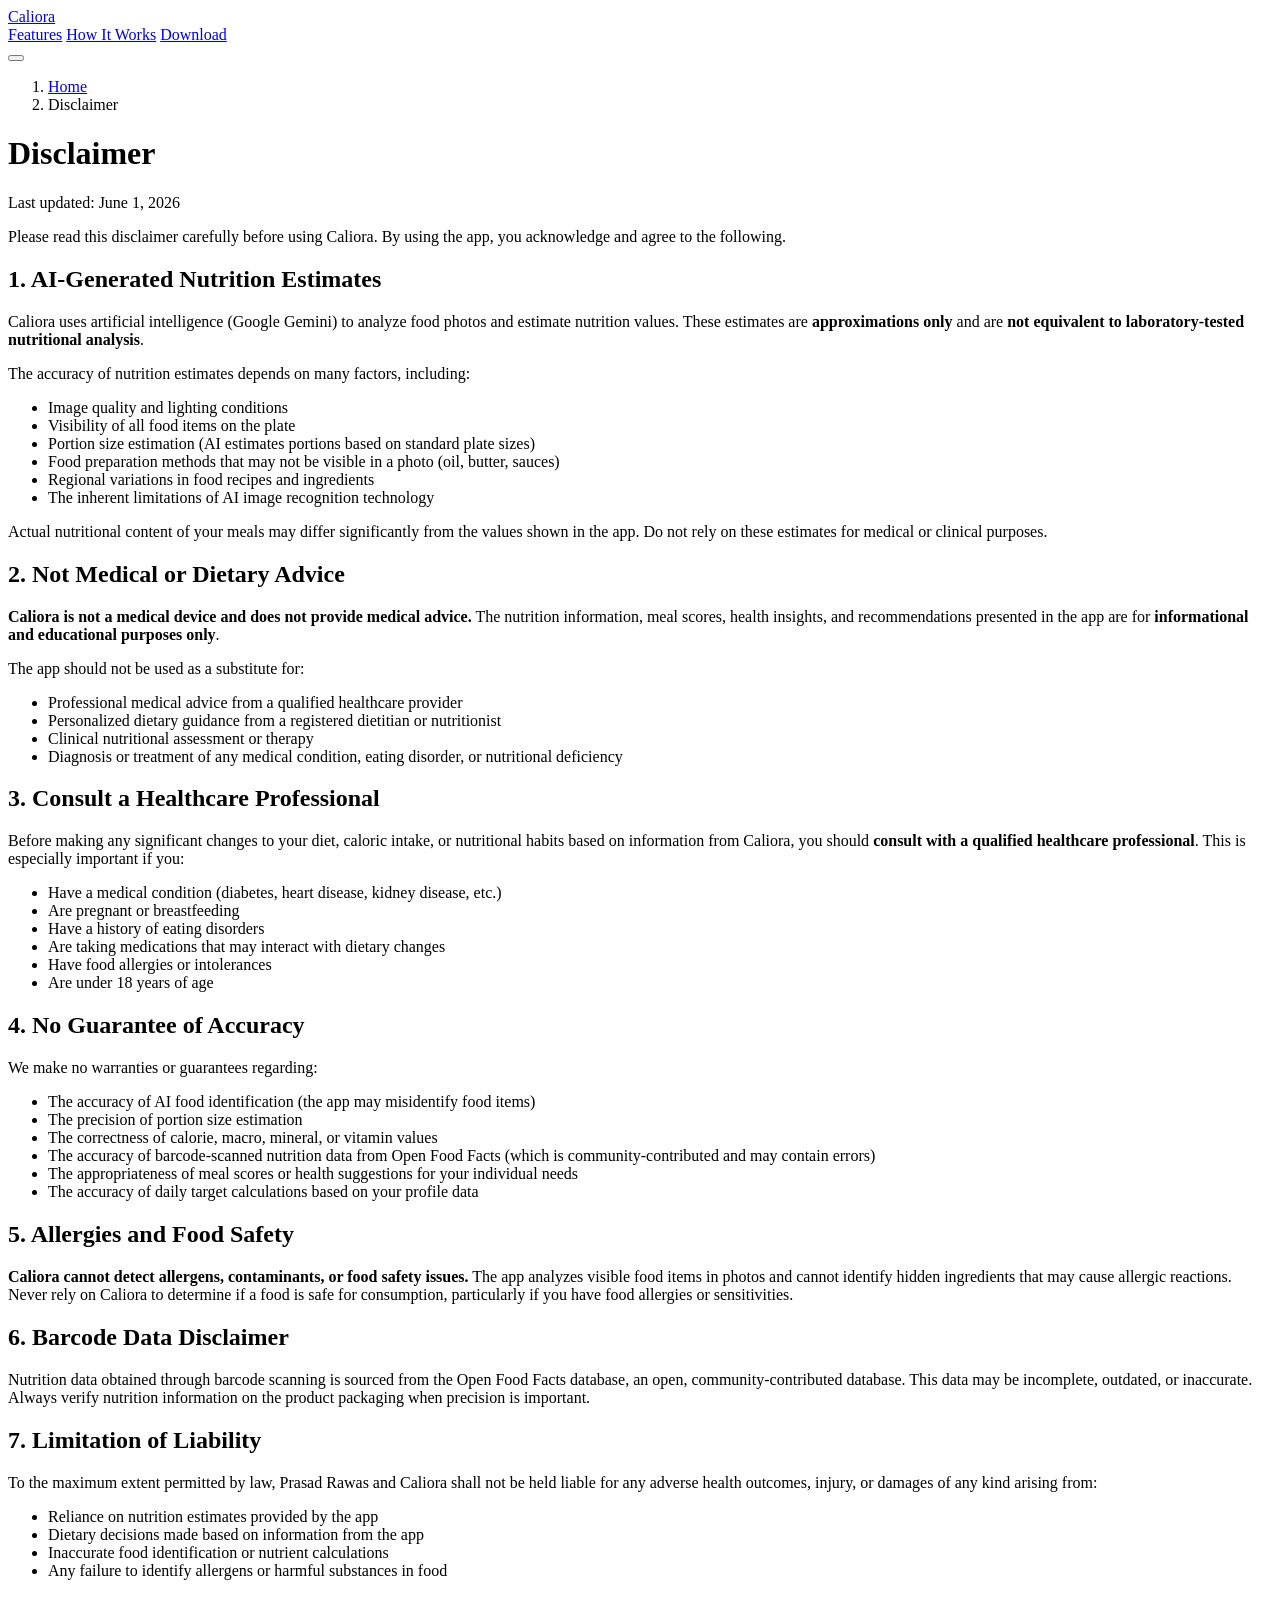
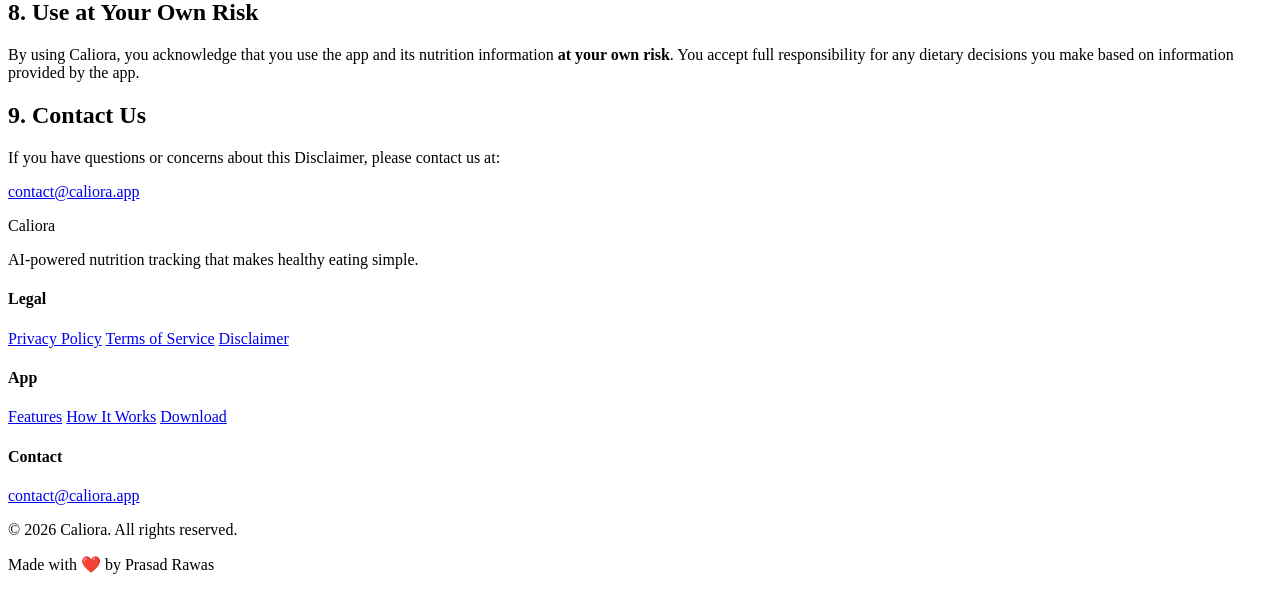
==== docs/disclaimer.html @ 2036da4a "Add favicon and apple touch icon" ====
<!DOCTYPE html>
<html lang="en">
<head>
  <meta charset="UTF-8">
  <meta name="viewport" content="width=device-width, initial-scale=1.0">
  <meta name="description" content="Health and accuracy disclaimer for Caliora — important information about the limitations of our AI nutrition analysis and when to consult a healthcare professional.">
  <meta name="robots" content="index, follow">
  <meta name="theme-color" content="#0D0D0D">
  <meta name="apple-mobile-web-app-title" content="Caliora">
  <meta name="application-name" content="Caliora">

  <!-- Canonical URL -->
  <link rel="canonical" href="https://prasadrawas.github.io/caliora/disclaimer.html">

  <!-- Open Graph -->
  <meta property="og:title" content="Disclaimer — Caliora">
  <meta property="og:description" content="Important health and accuracy information about Caliora's AI nutrition analysis.">
  <meta property="og:type" content="website">
  <meta property="og:url" content="https://prasadrawas.github.io/caliora/disclaimer.html">
  <meta property="og:image" content="https://prasadrawas.github.io/caliora/og-image.png">
  <meta property="og:site_name" content="Caliora">

  <!-- Twitter Card -->
  <meta name="twitter:card" content="summary_large_image">
  <meta name="twitter:title" content="Disclaimer — Caliora">
  <meta name="twitter:description" content="Important health and accuracy information about Caliora's AI nutrition analysis.">

  <title>Disclaimer — Caliora</title>
  <link rel="icon" type="image/png" href="favicon.png">
  <link rel="apple-touch-icon" href="apple-touch-icon.png">
  <link rel="stylesheet" href="styles.css">

  <!-- Structured Data: WebPage -->
  <script type="application/ld+json">
  {
    "@context": "https://schema.org",
    "@type": "WebPage",
    "name": "Disclaimer — Caliora",
    "description": "Health and accuracy disclaimer for Caliora — important information about the limitations of our AI nutrition analysis.",
    "url": "https://prasadrawas.github.io/caliora/disclaimer.html",
    "isPartOf": {
      "@type": "WebSite",
      "name": "Caliora",
      "url": "https://prasadrawas.github.io/caliora/"
    },
    "breadcrumb": {
      "@type": "BreadcrumbList",
      "itemListElement": [
        {
          "@type": "ListItem",
          "position": 1,
          "name": "Home",
          "item": "https://prasadrawas.github.io/caliora/"
        },
        {
          "@type": "ListItem",
          "position": 2,
          "name": "Disclaimer",
          "item": "https://prasadrawas.github.io/caliora/disclaimer.html"
        }
      ]
    }
  }
  </script>
</head>
<body>

  <!-- ===== NAVBAR ===== -->
  <nav class="navbar" role="navigation" aria-label="Main navigation">
    <div class="nav-inner">
      <a href="index.html" class="nav-logo" aria-label="Caliora home">
        <span class="logo-dot" aria-hidden="true"></span>Caliora
      </a>
      <div class="nav-links" id="navLinks">
        <a href="index.html#features">Features</a>
        <a href="index.html#how-it-works">How It Works</a>
        <a href="index.html#download" class="nav-cta">Download</a>
      </div>
      <button class="menu-toggle" id="menuToggle" aria-label="Toggle navigation menu" aria-expanded="false" aria-controls="navLinks">
        <span aria-hidden="true"></span>
        <span aria-hidden="true"></span>
        <span aria-hidden="true"></span>
      </button>
    </div>
  </nav>

  <!-- ===== CONTENT ===== -->
  <main class="legal-page" aria-labelledby="page-heading">
    <div class="container">

      <!-- Breadcrumb -->
      <nav class="breadcrumb" aria-label="Breadcrumb">
        <ol>
          <li><a href="index.html">Home</a></li>
          <li aria-current="page">Disclaimer</li>
        </ol>
      </nav>

      <h1 id="page-heading"><span class="gradient-text">Disclaimer</span></h1>
      <p class="legal-updated">Last updated: June 1, 2026</p>

      <p>Please read this disclaimer carefully before using Caliora. By using the app, you acknowledge and agree to the following.</p>

      <h2>1. AI-Generated Nutrition Estimates</h2>
      <p>Caliora uses artificial intelligence (Google Gemini) to analyze food photos and estimate nutrition values. These estimates are <strong>approximations only</strong> and are <strong>not equivalent to laboratory-tested nutritional analysis</strong>.</p>
      <p>The accuracy of nutrition estimates depends on many factors, including:</p>
      <ul>
        <li>Image quality and lighting conditions</li>
        <li>Visibility of all food items on the plate</li>
        <li>Portion size estimation (AI estimates portions based on standard plate sizes)</li>
        <li>Food preparation methods that may not be visible in a photo (oil, butter, sauces)</li>
        <li>Regional variations in food recipes and ingredients</li>
        <li>The inherent limitations of AI image recognition technology</li>
      </ul>
      <p>Actual nutritional content of your meals may differ significantly from the values shown in the app. Do not rely on these estimates for medical or clinical purposes.</p>

      <h2>2. Not Medical or Dietary Advice</h2>
      <p><strong>Caliora is not a medical device and does not provide medical advice.</strong> The nutrition information, meal scores, health insights, and recommendations presented in the app are for <strong>informational and educational purposes only</strong>.</p>
      <p>The app should not be used as a substitute for:</p>
      <ul>
        <li>Professional medical advice from a qualified healthcare provider</li>
        <li>Personalized dietary guidance from a registered dietitian or nutritionist</li>
        <li>Clinical nutritional assessment or therapy</li>
        <li>Diagnosis or treatment of any medical condition, eating disorder, or nutritional deficiency</li>
      </ul>

      <h2>3. Consult a Healthcare Professional</h2>
      <p>Before making any significant changes to your diet, caloric intake, or nutritional habits based on information from Caliora, you should <strong>consult with a qualified healthcare professional</strong>. This is especially important if you:</p>
      <ul>
        <li>Have a medical condition (diabetes, heart disease, kidney disease, etc.)</li>
        <li>Are pregnant or breastfeeding</li>
        <li>Have a history of eating disorders</li>
        <li>Are taking medications that may interact with dietary changes</li>
        <li>Have food allergies or intolerances</li>
        <li>Are under 18 years of age</li>
      </ul>

      <h2>4. No Guarantee of Accuracy</h2>
      <p>We make no warranties or guarantees regarding:</p>
      <ul>
        <li>The accuracy of AI food identification (the app may misidentify food items)</li>
        <li>The precision of portion size estimation</li>
        <li>The correctness of calorie, macro, mineral, or vitamin values</li>
        <li>The accuracy of barcode-scanned nutrition data from Open Food Facts (which is community-contributed and may contain errors)</li>
        <li>The appropriateness of meal scores or health suggestions for your individual needs</li>
        <li>The accuracy of daily target calculations based on your profile data</li>
      </ul>

      <h2>5. Allergies and Food Safety</h2>
      <p><strong>Caliora cannot detect allergens, contaminants, or food safety issues.</strong> The app analyzes visible food items in photos and cannot identify hidden ingredients that may cause allergic reactions. Never rely on Caliora to determine if a food is safe for consumption, particularly if you have food allergies or sensitivities.</p>

      <h2>6. Barcode Data Disclaimer</h2>
      <p>Nutrition data obtained through barcode scanning is sourced from the Open Food Facts database, an open, community-contributed database. This data may be incomplete, outdated, or inaccurate. Always verify nutrition information on the product packaging when precision is important.</p>

      <h2>7. Limitation of Liability</h2>
      <p>To the maximum extent permitted by law, Prasad Rawas and Caliora shall not be held liable for any adverse health outcomes, injury, or damages of any kind arising from:</p>
      <ul>
        <li>Reliance on nutrition estimates provided by the app</li>
        <li>Dietary decisions made based on information from the app</li>
        <li>Inaccurate food identification or nutrient calculations</li>
        <li>Any failure to identify allergens or harmful substances in food</li>
      </ul>

      <h2>8. Use at Your Own Risk</h2>
      <p>By using Caliora, you acknowledge that you use the app and its nutrition information <strong>at your own risk</strong>. You accept full responsibility for any dietary decisions you make based on information provided by the app.</p>

      <h2>9. Contact Us</h2>
      <p>If you have questions or concerns about this Disclaimer, please contact us at:</p>
      <p><a href="mailto:contact@caliora.app" aria-label="Send email to Caliora support">contact@caliora.app</a></p>
    </div>
  </main>

  <!-- ===== FOOTER ===== -->
  <footer class="footer" role="contentinfo">
    <div class="container">
      <div class="footer-inner">
        <div class="footer-brand">
          <div class="nav-logo" aria-label="Caliora">
            <span class="logo-dot" aria-hidden="true"></span>Caliora
          </div>
          <p>AI-powered nutrition tracking that makes healthy eating simple.</p>
        </div>
        <nav class="footer-links-group" aria-label="Legal pages">
          <h4>Legal</h4>
          <a href="privacy.html">Privacy Policy</a>
          <a href="terms.html">Terms of Service</a>
          <a href="disclaimer.html">Disclaimer</a>
        </nav>
        <nav class="footer-links-group" aria-label="App sections">
          <h4>App</h4>
          <a href="index.html#features">Features</a>
          <a href="index.html#how-it-works">How It Works</a>
          <a href="index.html#download">Download</a>
        </nav>
        <div class="footer-links-group">
          <h4>Contact</h4>
          <a href="mailto:contact@caliora.app" aria-label="Send email to Caliora support">contact@caliora.app</a>
        </div>
      </div>
      <div class="footer-bottom">
        <p>&copy; 2026 Caliora. All rights reserved.</p>
        <p class="made-with">Made with &#10084;&#65039; by Prasad Rawas</p>
      </div>
    </div>
  </footer>

  <script>
    const menuToggle = document.getElementById('menuToggle');
    const navLinks = document.getElementById('navLinks');
    menuToggle.addEventListener('click', () => {
      const isOpen = navLinks.classList.toggle('open');
      menuToggle.classList.toggle('active');
      menuToggle.setAttribute('aria-expanded', isOpen ? 'true' : 'false');
    });
    navLinks.querySelectorAll('a').forEach(link => {
      link.addEventListener('click', () => {
        menuToggle.classList.remove('active');
        navLinks.classList.remove('open');
        menuToggle.setAttribute('aria-expanded', 'false');
      });
    });
  </script>

</body>
</html>
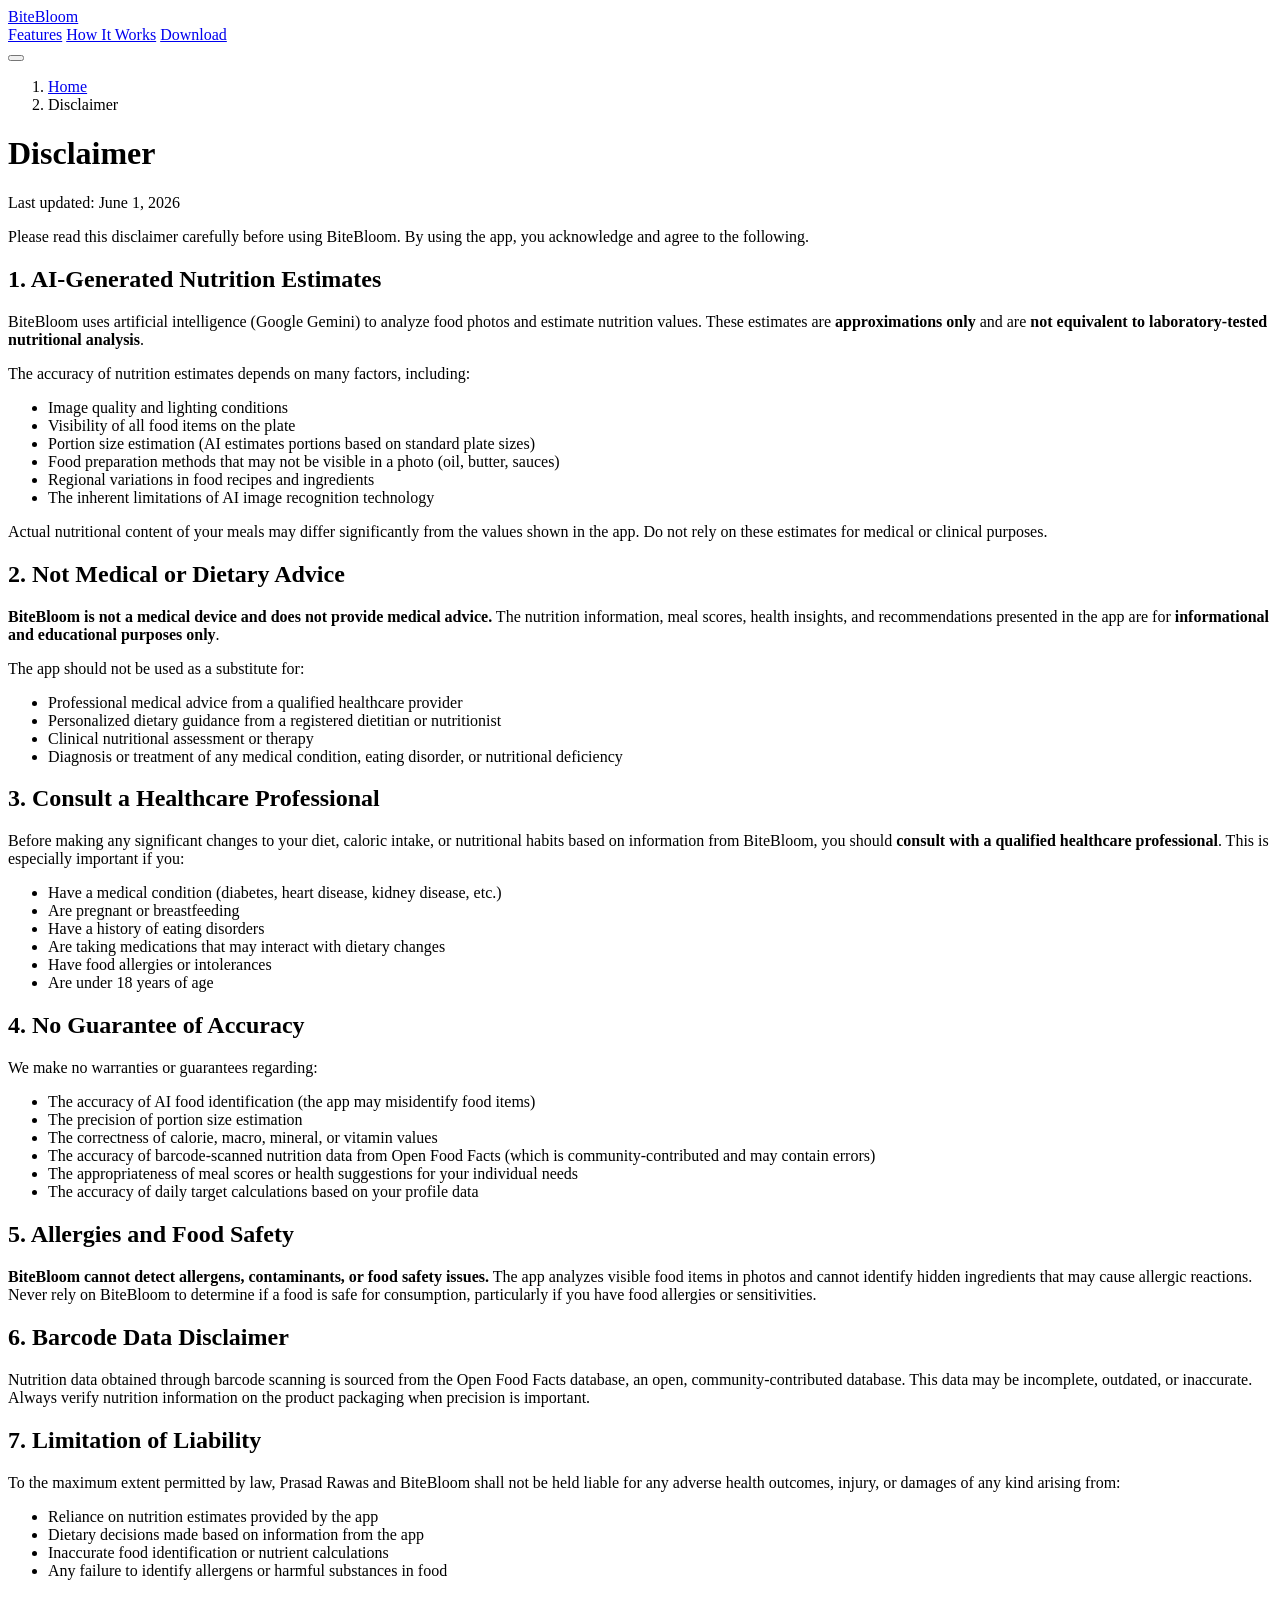
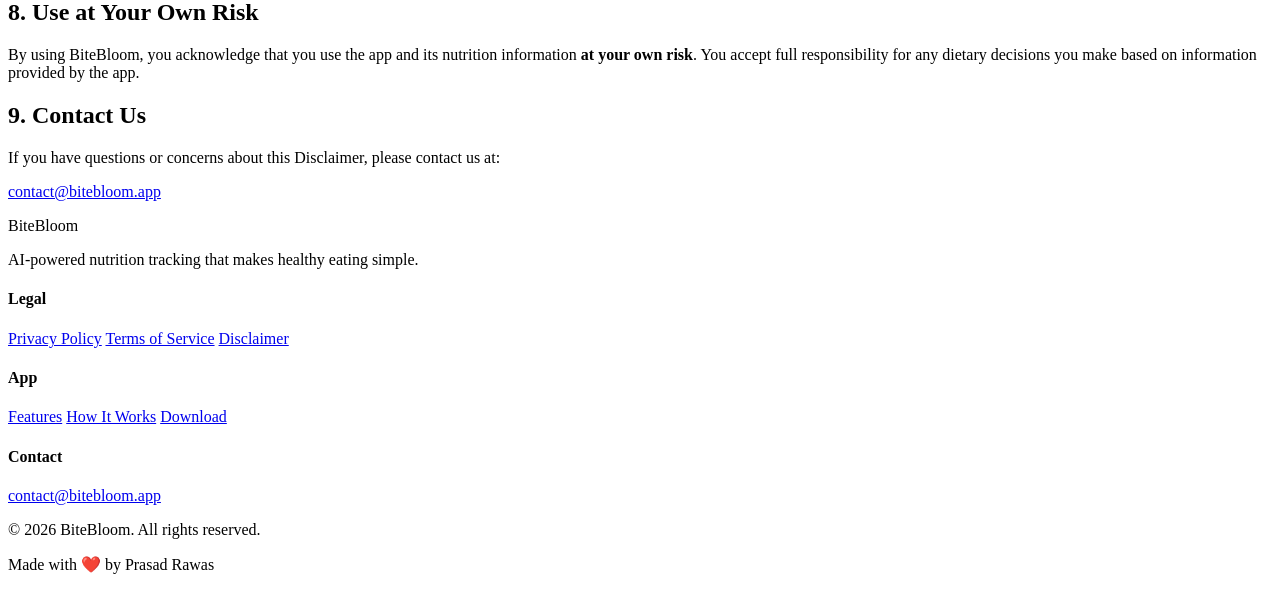
==== commit d8006185: "Rename app from Caliora to BiteBloom across all screens, configs, and website" ====
--- a/docs/disclaimer.html
+++ b/docs/disclaimer.html
@@ -3,29 +3,29 @@
 <head>
   <meta charset="UTF-8">
   <meta name="viewport" content="width=device-width, initial-scale=1.0">
-  <meta name="description" content="Health and accuracy disclaimer for Caliora — important information about the limitations of our AI nutrition analysis and when to consult a healthcare professional.">
+  <meta name="description" content="Health and accuracy disclaimer for BiteBloom — important information about the limitations of our AI nutrition analysis and when to consult a healthcare professional.">
   <meta name="robots" content="index, follow">
   <meta name="theme-color" content="#0D0D0D">
-  <meta name="apple-mobile-web-app-title" content="Caliora">
-  <meta name="application-name" content="Caliora">
+  <meta name="apple-mobile-web-app-title" content="BiteBloom">
+  <meta name="application-name" content="BiteBloom">
 
   <!-- Canonical URL -->
   <link rel="canonical" href="https://prasadrawas.github.io/caliora/disclaimer.html">
 
   <!-- Open Graph -->
-  <meta property="og:title" content="Disclaimer — Caliora">
-  <meta property="og:description" content="Important health and accuracy information about Caliora's AI nutrition analysis.">
+  <meta property="og:title" content="Disclaimer — BiteBloom">
+  <meta property="og:description" content="Important health and accuracy information about BiteBloom's AI nutrition analysis.">
   <meta property="og:type" content="website">
   <meta property="og:url" content="https://prasadrawas.github.io/caliora/disclaimer.html">
   <meta property="og:image" content="https://prasadrawas.github.io/caliora/og-image.png">
-  <meta property="og:site_name" content="Caliora">
+  <meta property="og:site_name" content="BiteBloom">
 
   <!-- Twitter Card -->
   <meta name="twitter:card" content="summary_large_image">
-  <meta name="twitter:title" content="Disclaimer — Caliora">
-  <meta name="twitter:description" content="Important health and accuracy information about Caliora's AI nutrition analysis.">
-
-  <title>Disclaimer — Caliora</title>
+  <meta name="twitter:title" content="Disclaimer — BiteBloom">
+  <meta name="twitter:description" content="Important health and accuracy information about BiteBloom's AI nutrition analysis.">
+
+  <title>Disclaimer — BiteBloom</title>
   <link rel="icon" type="image/png" href="favicon.png">
   <link rel="apple-touch-icon" href="apple-touch-icon.png">
   <link rel="stylesheet" href="styles.css">
@@ -35,12 +35,12 @@
   {
     "@context": "https://schema.org",
     "@type": "WebPage",
-    "name": "Disclaimer — Caliora",
-    "description": "Health and accuracy disclaimer for Caliora — important information about the limitations of our AI nutrition analysis.",
+    "name": "Disclaimer — BiteBloom",
+    "description": "Health and accuracy disclaimer for BiteBloom — important information about the limitations of our AI nutrition analysis.",
     "url": "https://prasadrawas.github.io/caliora/disclaimer.html",
     "isPartOf": {
       "@type": "WebSite",
-      "name": "Caliora",
+      "name": "BiteBloom",
       "url": "https://prasadrawas.github.io/caliora/"
     },
     "breadcrumb": {
@@ -68,8 +68,8 @@
   <!-- ===== NAVBAR ===== -->
   <nav class="navbar" role="navigation" aria-label="Main navigation">
     <div class="nav-inner">
-      <a href="index.html" class="nav-logo" aria-label="Caliora home">
-        <span class="logo-dot" aria-hidden="true"></span>Caliora
+      <a href="index.html" class="nav-logo" aria-label="BiteBloom home">
+        <span class="logo-dot" aria-hidden="true"></span>BiteBloom
       </a>
       <div class="nav-links" id="navLinks">
         <a href="index.html#features">Features</a>
@@ -99,10 +99,10 @@
       <h1 id="page-heading"><span class="gradient-text">Disclaimer</span></h1>
       <p class="legal-updated">Last updated: June 1, 2026</p>
 
-      <p>Please read this disclaimer carefully before using Caliora. By using the app, you acknowledge and agree to the following.</p>
+      <p>Please read this disclaimer carefully before using BiteBloom. By using the app, you acknowledge and agree to the following.</p>
 
       <h2>1. AI-Generated Nutrition Estimates</h2>
-      <p>Caliora uses artificial intelligence (Google Gemini) to analyze food photos and estimate nutrition values. These estimates are <strong>approximations only</strong> and are <strong>not equivalent to laboratory-tested nutritional analysis</strong>.</p>
+      <p>BiteBloom uses artificial intelligence (Google Gemini) to analyze food photos and estimate nutrition values. These estimates are <strong>approximations only</strong> and are <strong>not equivalent to laboratory-tested nutritional analysis</strong>.</p>
       <p>The accuracy of nutrition estimates depends on many factors, including:</p>
       <ul>
         <li>Image quality and lighting conditions</li>
@@ -115,7 +115,7 @@
       <p>Actual nutritional content of your meals may differ significantly from the values shown in the app. Do not rely on these estimates for medical or clinical purposes.</p>
 
       <h2>2. Not Medical or Dietary Advice</h2>
-      <p><strong>Caliora is not a medical device and does not provide medical advice.</strong> The nutrition information, meal scores, health insights, and recommendations presented in the app are for <strong>informational and educational purposes only</strong>.</p>
+      <p><strong>BiteBloom is not a medical device and does not provide medical advice.</strong> The nutrition information, meal scores, health insights, and recommendations presented in the app are for <strong>informational and educational purposes only</strong>.</p>
       <p>The app should not be used as a substitute for:</p>
       <ul>
         <li>Professional medical advice from a qualified healthcare provider</li>
@@ -125,7 +125,7 @@
       </ul>
 
       <h2>3. Consult a Healthcare Professional</h2>
-      <p>Before making any significant changes to your diet, caloric intake, or nutritional habits based on information from Caliora, you should <strong>consult with a qualified healthcare professional</strong>. This is especially important if you:</p>
+      <p>Before making any significant changes to your diet, caloric intake, or nutritional habits based on information from BiteBloom, you should <strong>consult with a qualified healthcare professional</strong>. This is especially important if you:</p>
       <ul>
         <li>Have a medical condition (diabetes, heart disease, kidney disease, etc.)</li>
         <li>Are pregnant or breastfeeding</li>
@@ -147,13 +147,13 @@
       </ul>
 
       <h2>5. Allergies and Food Safety</h2>
-      <p><strong>Caliora cannot detect allergens, contaminants, or food safety issues.</strong> The app analyzes visible food items in photos and cannot identify hidden ingredients that may cause allergic reactions. Never rely on Caliora to determine if a food is safe for consumption, particularly if you have food allergies or sensitivities.</p>
+      <p><strong>BiteBloom cannot detect allergens, contaminants, or food safety issues.</strong> The app analyzes visible food items in photos and cannot identify hidden ingredients that may cause allergic reactions. Never rely on BiteBloom to determine if a food is safe for consumption, particularly if you have food allergies or sensitivities.</p>
 
       <h2>6. Barcode Data Disclaimer</h2>
       <p>Nutrition data obtained through barcode scanning is sourced from the Open Food Facts database, an open, community-contributed database. This data may be incomplete, outdated, or inaccurate. Always verify nutrition information on the product packaging when precision is important.</p>
 
       <h2>7. Limitation of Liability</h2>
-      <p>To the maximum extent permitted by law, Prasad Rawas and Caliora shall not be held liable for any adverse health outcomes, injury, or damages of any kind arising from:</p>
+      <p>To the maximum extent permitted by law, Prasad Rawas and BiteBloom shall not be held liable for any adverse health outcomes, injury, or damages of any kind arising from:</p>
       <ul>
         <li>Reliance on nutrition estimates provided by the app</li>
         <li>Dietary decisions made based on information from the app</li>
@@ -162,11 +162,11 @@
       </ul>
 
       <h2>8. Use at Your Own Risk</h2>
-      <p>By using Caliora, you acknowledge that you use the app and its nutrition information <strong>at your own risk</strong>. You accept full responsibility for any dietary decisions you make based on information provided by the app.</p>
+      <p>By using BiteBloom, you acknowledge that you use the app and its nutrition information <strong>at your own risk</strong>. You accept full responsibility for any dietary decisions you make based on information provided by the app.</p>
 
       <h2>9. Contact Us</h2>
       <p>If you have questions or concerns about this Disclaimer, please contact us at:</p>
-      <p><a href="mailto:contact@caliora.app" aria-label="Send email to Caliora support">contact@caliora.app</a></p>
+      <p><a href="mailto:contact@bitebloom.app" aria-label="Send email to BiteBloom support">contact@bitebloom.app</a></p>
     </div>
   </main>
 
@@ -175,8 +175,8 @@
     <div class="container">
       <div class="footer-inner">
         <div class="footer-brand">
-          <div class="nav-logo" aria-label="Caliora">
-            <span class="logo-dot" aria-hidden="true"></span>Caliora
+          <div class="nav-logo" aria-label="BiteBloom">
+            <span class="logo-dot" aria-hidden="true"></span>BiteBloom
           </div>
           <p>AI-powered nutrition tracking that makes healthy eating simple.</p>
         </div>
@@ -194,11 +194,11 @@
         </nav>
         <div class="footer-links-group">
           <h4>Contact</h4>
-          <a href="mailto:contact@caliora.app" aria-label="Send email to Caliora support">contact@caliora.app</a>
+          <a href="mailto:contact@bitebloom.app" aria-label="Send email to BiteBloom support">contact@bitebloom.app</a>
         </div>
       </div>
       <div class="footer-bottom">
-        <p>&copy; 2026 Caliora. All rights reserved.</p>
+        <p>&copy; 2026 BiteBloom. All rights reserved.</p>
         <p class="made-with">Made with &#10084;&#65039; by Prasad Rawas</p>
       </div>
     </div>
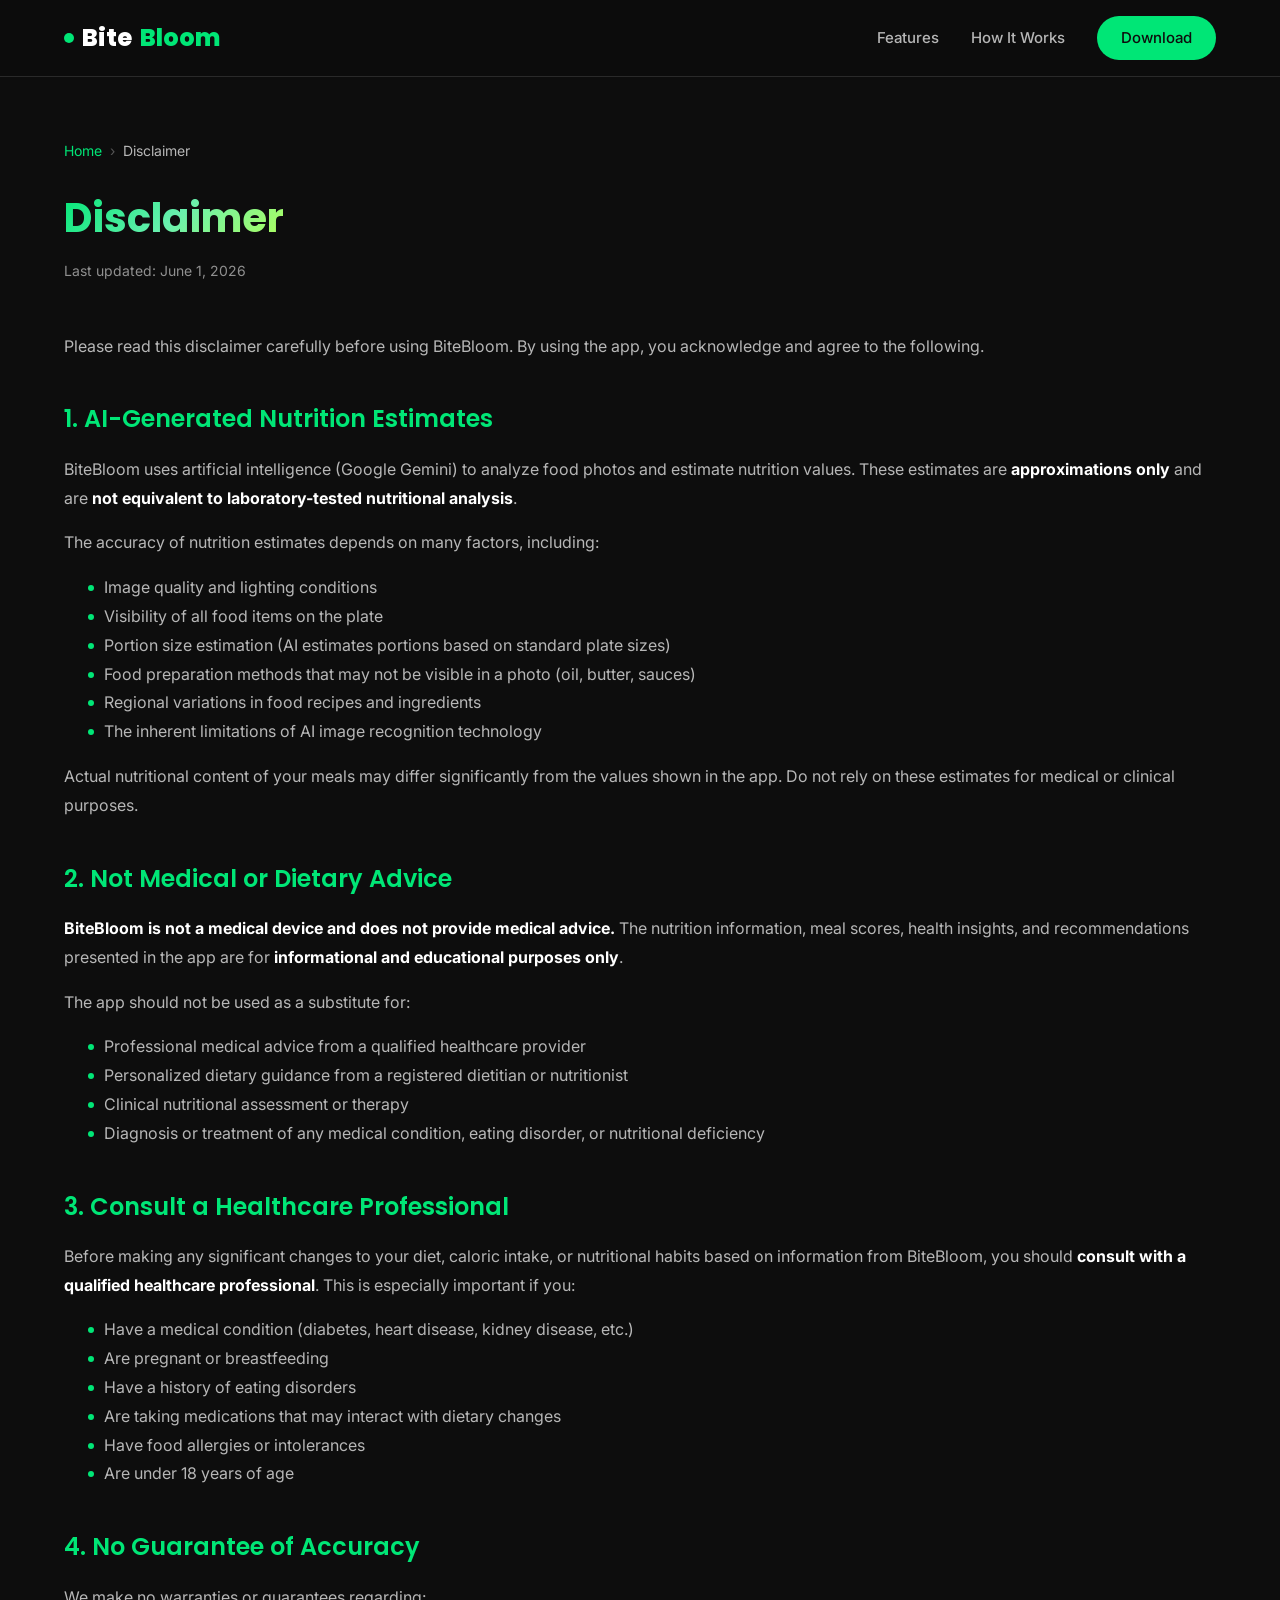
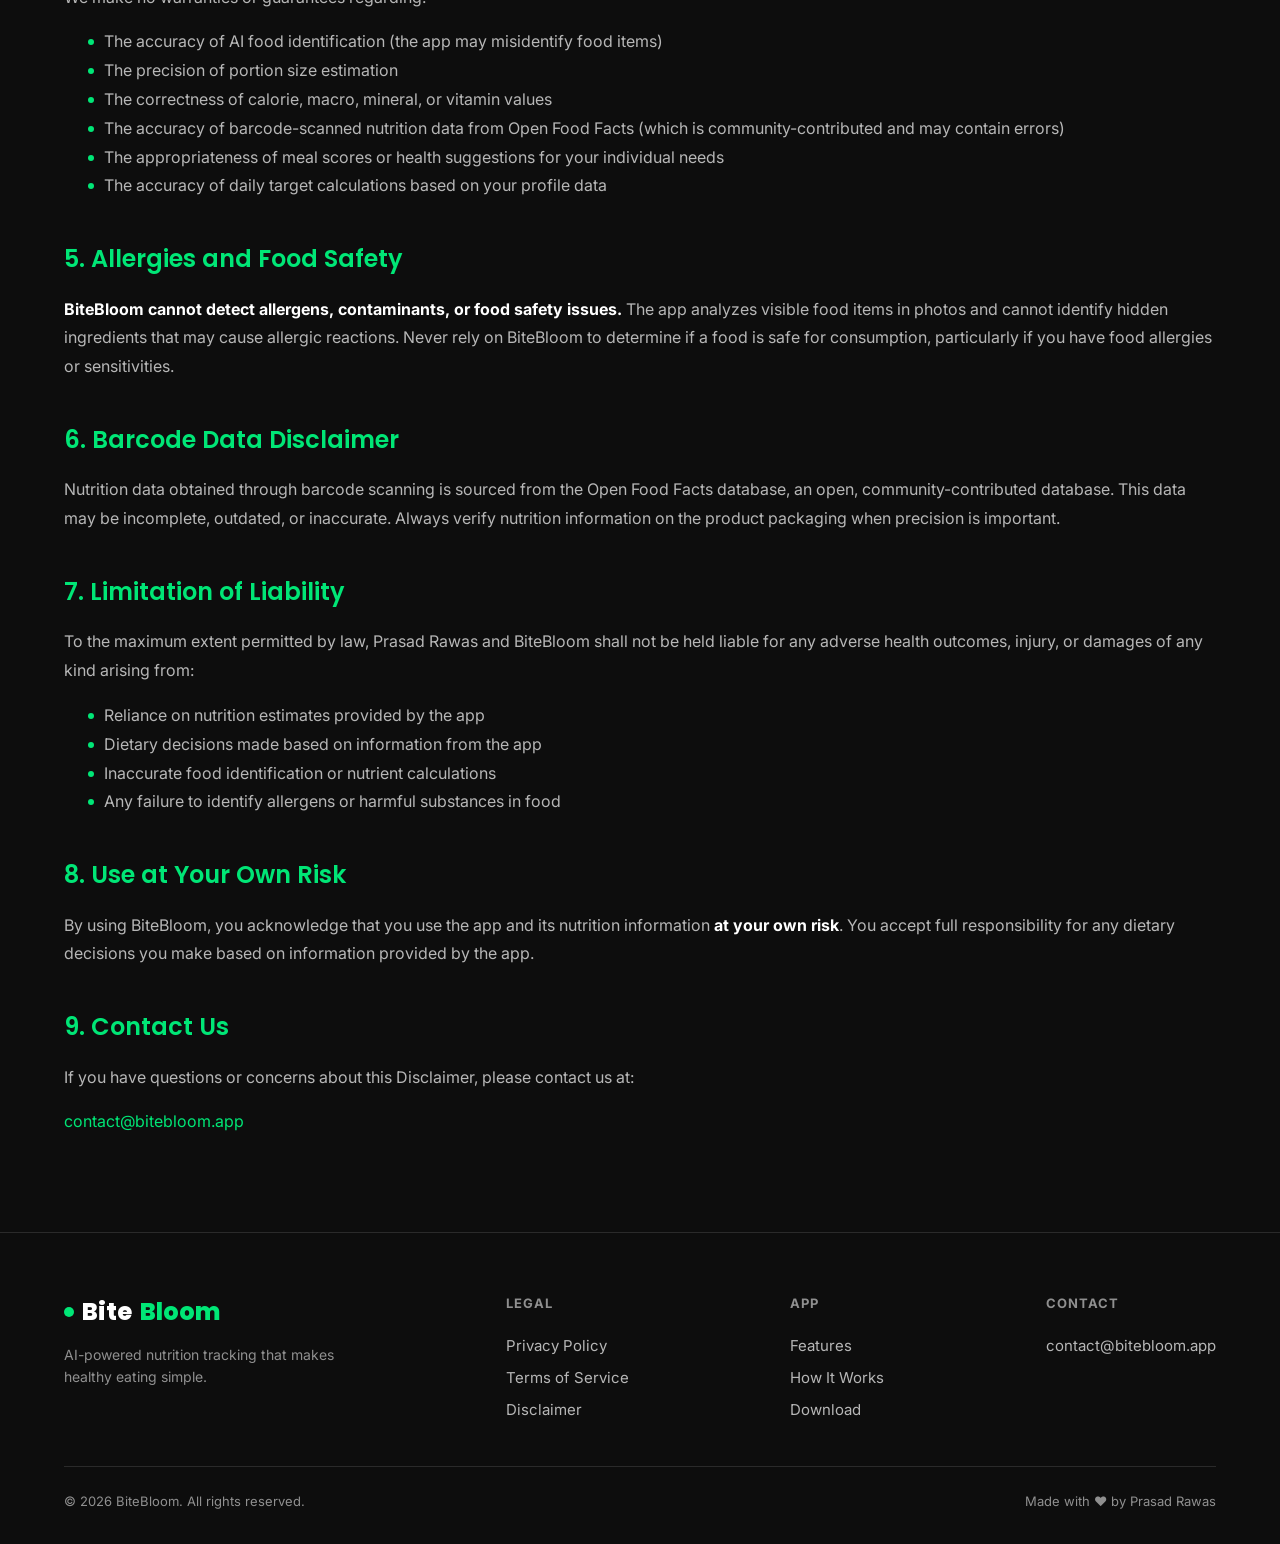
==== commit d310b804: "Style BiteBloom name with dual colors on website Apply same Bite (white) + Bloom (green) styling to " ====
--- a/docs/disclaimer.html
+++ b/docs/disclaimer.html
@@ -10,14 +10,14 @@
   <meta name="application-name" content="BiteBloom">
 
   <!-- Canonical URL -->
-  <link rel="canonical" href="https://prasadrawas.github.io/caliora/disclaimer.html">
+  <link rel="canonical" href="https://prasadrawas.github.io/bitebloom/disclaimer.html">
 
   <!-- Open Graph -->
   <meta property="og:title" content="Disclaimer — BiteBloom">
   <meta property="og:description" content="Important health and accuracy information about BiteBloom's AI nutrition analysis.">
   <meta property="og:type" content="website">
-  <meta property="og:url" content="https://prasadrawas.github.io/caliora/disclaimer.html">
-  <meta property="og:image" content="https://prasadrawas.github.io/caliora/og-image.png">
+  <meta property="og:url" content="https://prasadrawas.github.io/bitebloom/disclaimer.html">
+  <meta property="og:image" content="https://prasadrawas.github.io/bitebloom/og-image.png">
   <meta property="og:site_name" content="BiteBloom">
 
   <!-- Twitter Card -->
@@ -37,11 +37,11 @@
     "@type": "WebPage",
     "name": "Disclaimer — BiteBloom",
     "description": "Health and accuracy disclaimer for BiteBloom — important information about the limitations of our AI nutrition analysis.",
-    "url": "https://prasadrawas.github.io/caliora/disclaimer.html",
+    "url": "https://prasadrawas.github.io/bitebloom/disclaimer.html",
     "isPartOf": {
       "@type": "WebSite",
       "name": "BiteBloom",
-      "url": "https://prasadrawas.github.io/caliora/"
+      "url": "https://prasadrawas.github.io/bitebloom/"
     },
     "breadcrumb": {
       "@type": "BreadcrumbList",
@@ -50,13 +50,13 @@
           "@type": "ListItem",
           "position": 1,
           "name": "Home",
-          "item": "https://prasadrawas.github.io/caliora/"
+          "item": "https://prasadrawas.github.io/bitebloom/"
         },
         {
           "@type": "ListItem",
           "position": 2,
           "name": "Disclaimer",
-          "item": "https://prasadrawas.github.io/caliora/disclaimer.html"
+          "item": "https://prasadrawas.github.io/bitebloom/disclaimer.html"
         }
       ]
     }
@@ -69,7 +69,7 @@
   <nav class="navbar" role="navigation" aria-label="Main navigation">
     <div class="nav-inner">
       <a href="index.html" class="nav-logo" aria-label="BiteBloom home">
-        <span class="logo-dot" aria-hidden="true"></span>BiteBloom
+        <span class="logo-dot" aria-hidden="true"></span>Bite<span class="text-accent">Bloom</span>
       </a>
       <div class="nav-links" id="navLinks">
         <a href="index.html#features">Features</a>
@@ -176,7 +176,7 @@
       <div class="footer-inner">
         <div class="footer-brand">
           <div class="nav-logo" aria-label="BiteBloom">
-            <span class="logo-dot" aria-hidden="true"></span>BiteBloom
+            <span class="logo-dot" aria-hidden="true"></span>Bite<span class="text-accent">Bloom</span>
           </div>
           <p>AI-powered nutrition tracking that makes healthy eating simple.</p>
         </div>
--- a/docs/styles.css
+++ b/docs/styles.css
@@ -0,0 +1,1238 @@
+/* ===== IMPORTS ===== */
+/* font-display: swap is applied via &display=swap in the Google Fonts URL below */
+@import url('https://fonts.googleapis.com/css2?family=Inter:wght@300;400;500;600;700&family=Poppins:wght@600;700;800&display=swap');
+
+/* ===== CSS VARIABLES ===== */
+:root {
+  --bg: #0D0D0D;
+  --card-surface: #1A1A2E;
+  --secondary: #16213E;
+  --accent: #00E676;
+  --accent-glow: rgba(0, 230, 118, 0.35);
+  --error: #FF5252;
+  --warning: #FFD740;
+  --protein: #42A5F5;
+  --carbs: #FFA726;
+  --fat: #EF5350;
+  --fiber: #66BB6A;
+  --text: #FFFFFF;
+  --text-70: rgba(255, 255, 255, 0.7);
+  --text-54: rgba(255, 255, 255, 0.54);
+  --text-30: rgba(255, 255, 255, 0.3);
+  --text-12: rgba(255, 255, 255, 0.12);
+  --glass-white: rgba(255, 255, 255, 0.08);
+  --glass-border: rgba(255, 255, 255, 0.12);
+  --radius: 16px;
+  --radius-lg: 24px;
+  --font-body: 'Inter', -apple-system, BlinkMacSystemFont, sans-serif;
+  --font-heading: 'Poppins', sans-serif;
+}
+
+/* ===== RESET ===== */
+*, *::before, *::after {
+  margin: 0;
+  padding: 0;
+  box-sizing: border-box;
+}
+
+html {
+  scroll-behavior: smooth;
+  font-size: 16px;
+}
+
+body {
+  font-family: var(--font-body);
+  background: var(--bg);
+  color: var(--text);
+  line-height: 1.6;
+  overflow-x: hidden;
+  -webkit-font-smoothing: antialiased;
+  -moz-osx-font-smoothing: grayscale;
+}
+
+a {
+  color: var(--accent);
+  text-decoration: none;
+  transition: opacity 0.2s;
+}
+
+a:hover {
+  opacity: 0.8;
+}
+
+img {
+  max-width: 100%;
+  display: block;
+}
+
+ul, ol {
+  list-style: none;
+}
+
+/* ===== UTILITY ===== */
+.container {
+  max-width: 1200px;
+  margin: 0 auto;
+  padding: 0 24px;
+}
+
+.gradient-text {
+  background: linear-gradient(135deg, var(--accent) 0%, #69F0AE 50%, #B2FF59 100%);
+  -webkit-background-clip: text;
+  -webkit-text-fill-color: transparent;
+  background-clip: text;
+}
+
+.text-accent {
+  color: var(--accent);
+}
+
+.section-title {
+  font-family: var(--font-heading);
+  font-size: 2.5rem;
+  font-weight: 700;
+  text-align: center;
+  margin-bottom: 16px;
+}
+
+.section-subtitle {
+  text-align: center;
+  color: var(--text-70);
+  font-size: 1.125rem;
+  max-width: 600px;
+  margin: 0 auto 60px;
+}
+
+.section-divider {
+  width: 80px;
+  height: 3px;
+  background: linear-gradient(90deg, var(--accent), transparent);
+  margin: 0 auto 60px;
+  border: none;
+}
+
+/* ===== ANIMATIONS ===== */
+@keyframes float {
+  0%, 100% { transform: translateY(0); }
+  50% { transform: translateY(-12px); }
+}
+
+@keyframes fadeInUp {
+  from {
+    opacity: 0;
+    transform: translateY(30px);
+  }
+  to {
+    opacity: 1;
+    transform: translateY(0);
+  }
+}
+
+@keyframes pulse-glow {
+  0%, 100% { box-shadow: 0 0 20px var(--accent-glow); }
+  50% { box-shadow: 0 0 40px var(--accent-glow); }
+}
+
+.fade-in {
+  opacity: 0;
+  transform: translateY(30px);
+  transition: opacity 0.6s ease-out, transform 0.6s ease-out;
+}
+
+.fade-in.visible {
+  opacity: 1;
+  transform: translateY(0);
+}
+
+/* ===== HEADER / NAVBAR ===== */
+.navbar {
+  position: fixed;
+  top: 0;
+  left: 0;
+  right: 0;
+  z-index: 1000;
+  padding: 16px 0;
+  background: rgba(13, 13, 13, 0.85);
+  backdrop-filter: blur(20px);
+  -webkit-backdrop-filter: blur(20px);
+  border-bottom: 1px solid var(--glass-border);
+  transition: padding 0.3s;
+}
+
+.nav-inner {
+  display: flex;
+  align-items: center;
+  justify-content: space-between;
+  max-width: 1200px;
+  margin: 0 auto;
+  padding: 0 24px;
+}
+
+.nav-logo {
+  font-family: var(--font-heading);
+  font-size: 1.5rem;
+  font-weight: 800;
+  color: var(--text);
+  display: flex;
+  align-items: center;
+  gap: 8px;
+}
+
+.nav-logo .logo-dot {
+  width: 10px;
+  height: 10px;
+  background: var(--accent);
+  border-radius: 50%;
+  display: inline-block;
+}
+
+.nav-links {
+  display: flex;
+  align-items: center;
+  gap: 32px;
+}
+
+.nav-links a {
+  color: var(--text-70);
+  font-size: 0.9375rem;
+  font-weight: 500;
+  transition: color 0.2s;
+}
+
+.nav-links a:hover {
+  color: var(--accent);
+  opacity: 1;
+}
+
+.nav-cta {
+  background: var(--accent);
+  color: var(--bg) !important;
+  padding: 10px 24px;
+  border-radius: 50px;
+  font-weight: 600;
+  font-size: 0.875rem;
+  transition: box-shadow 0.3s, transform 0.2s;
+}
+
+.nav-cta:hover {
+  box-shadow: 0 0 24px var(--accent-glow);
+  transform: translateY(-1px);
+  opacity: 1 !important;
+}
+
+/* Mobile menu toggle */
+.menu-toggle {
+  display: none;
+  background: none;
+  border: none;
+  cursor: pointer;
+  padding: 8px;
+}
+
+.menu-toggle span {
+  display: block;
+  width: 24px;
+  height: 2px;
+  background: var(--text);
+  margin: 6px 0;
+  transition: transform 0.3s, opacity 0.3s;
+  border-radius: 2px;
+}
+
+.menu-toggle.active span:nth-child(1) {
+  transform: rotate(45deg) translate(5px, 6px);
+}
+
+.menu-toggle.active span:nth-child(2) {
+  opacity: 0;
+}
+
+.menu-toggle.active span:nth-child(3) {
+  transform: rotate(-45deg) translate(5px, -6px);
+}
+
+/* ===== HERO SECTION ===== */
+.hero {
+  min-height: 100vh;
+  display: flex;
+  align-items: center;
+  padding: 120px 0 80px;
+  position: relative;
+  overflow: hidden;
+}
+
+.hero::before {
+  content: '';
+  position: absolute;
+  top: -200px;
+  right: -200px;
+  width: 600px;
+  height: 600px;
+  background: radial-gradient(circle, rgba(0, 230, 118, 0.08) 0%, transparent 70%);
+  border-radius: 50%;
+  pointer-events: none;
+}
+
+.hero::after {
+  content: '';
+  position: absolute;
+  bottom: -100px;
+  left: -200px;
+  width: 400px;
+  height: 400px;
+  background: radial-gradient(circle, rgba(22, 33, 62, 0.5) 0%, transparent 70%);
+  border-radius: 50%;
+  pointer-events: none;
+}
+
+.hero-inner {
+  display: flex;
+  align-items: center;
+  gap: 60px;
+  position: relative;
+  z-index: 1;
+}
+
+.hero-content {
+  flex: 1;
+}
+
+.hero-badge {
+  display: inline-flex;
+  align-items: center;
+  gap: 8px;
+  padding: 8px 16px;
+  background: var(--glass-white);
+  border: 1px solid var(--glass-border);
+  border-radius: 50px;
+  font-size: 0.8125rem;
+  color: var(--accent);
+  font-weight: 500;
+  margin-bottom: 24px;
+}
+
+.hero-badge::before {
+  content: '';
+  width: 8px;
+  height: 8px;
+  background: var(--accent);
+  border-radius: 50%;
+  animation: pulse-glow 2s infinite;
+}
+
+.hero h1 {
+  font-family: var(--font-heading);
+  font-size: 4rem;
+  font-weight: 800;
+  line-height: 1.1;
+  margin-bottom: 8px;
+}
+
+.hero-tagline {
+  font-size: 1.5rem;
+  color: var(--accent);
+  font-weight: 600;
+  margin-bottom: 20px;
+}
+
+.hero-description {
+  font-size: 1.125rem;
+  color: var(--text-70);
+  max-width: 500px;
+  margin-bottom: 36px;
+  line-height: 1.7;
+}
+
+.hero-buttons {
+  display: flex;
+  gap: 16px;
+  flex-wrap: wrap;
+}
+
+.btn-primary {
+  display: inline-flex;
+  align-items: center;
+  gap: 8px;
+  padding: 16px 32px;
+  background: var(--accent);
+  color: var(--bg);
+  border-radius: 50px;
+  font-weight: 700;
+  font-size: 1rem;
+  border: none;
+  cursor: pointer;
+  transition: box-shadow 0.3s, transform 0.2s;
+}
+
+.btn-primary:hover {
+  box-shadow: 0 0 30px var(--accent-glow);
+  transform: translateY(-2px);
+  opacity: 1;
+  color: var(--bg);
+}
+
+.btn-secondary {
+  display: inline-flex;
+  align-items: center;
+  gap: 8px;
+  padding: 16px 32px;
+  background: transparent;
+  color: var(--text);
+  border: 1px solid var(--glass-border);
+  border-radius: 50px;
+  font-weight: 600;
+  font-size: 1rem;
+  cursor: pointer;
+  transition: border-color 0.3s, background 0.3s;
+}
+
+.btn-secondary:hover {
+  border-color: var(--accent);
+  background: var(--glass-white);
+  opacity: 1;
+  color: var(--text);
+}
+
+/* Hero mockup */
+.hero-mockup {
+  flex: 1;
+  display: flex;
+  justify-content: center;
+  align-items: center;
+}
+
+.phone-frame {
+  width: 280px;
+  height: 560px;
+  background: linear-gradient(145deg, var(--card-surface), var(--secondary));
+  border-radius: 36px;
+  border: 2px solid var(--glass-border);
+  padding: 16px;
+  position: relative;
+  animation: float 6s ease-in-out infinite;
+  box-shadow: 0 40px 80px rgba(0, 0, 0, 0.5);
+}
+
+.phone-screen {
+  width: 100%;
+  height: 100%;
+  border-radius: 24px;
+  background: var(--bg);
+  overflow: hidden;
+  display: flex;
+  flex-direction: column;
+  align-items: center;
+  justify-content: center;
+  padding: 20px;
+  position: relative;
+}
+
+.phone-screen .mock-ring {
+  width: 140px;
+  height: 140px;
+  border-radius: 50%;
+  border: 6px solid var(--accent);
+  border-top-color: transparent;
+  display: flex;
+  align-items: center;
+  justify-content: center;
+  margin-bottom: 20px;
+  position: relative;
+}
+
+.phone-screen .mock-ring::after {
+  content: '1,850';
+  font-family: var(--font-heading);
+  font-size: 1.5rem;
+  font-weight: 700;
+  color: var(--text);
+}
+
+.mock-macros {
+  display: flex;
+  gap: 16px;
+  margin-bottom: 16px;
+}
+
+.mock-macro {
+  text-align: center;
+}
+
+.mock-macro-bar {
+  width: 36px;
+  height: 4px;
+  border-radius: 2px;
+  margin: 0 auto 4px;
+}
+
+.mock-macro span {
+  font-size: 0.625rem;
+  color: var(--text-54);
+}
+
+.mock-items {
+  width: 100%;
+  display: flex;
+  flex-direction: column;
+  gap: 8px;
+}
+
+.mock-item {
+  background: var(--glass-white);
+  border-radius: 8px;
+  padding: 8px 12px;
+  display: flex;
+  justify-content: space-between;
+  align-items: center;
+}
+
+.mock-item-name {
+  font-size: 0.6875rem;
+  color: var(--text-70);
+}
+
+.mock-item-cal {
+  font-size: 0.6875rem;
+  color: var(--accent);
+  font-weight: 600;
+}
+
+/* ===== FEATURES SECTION ===== */
+.features {
+  padding: 100px 0;
+}
+
+.features-grid {
+  display: grid;
+  grid-template-columns: repeat(3, 1fr);
+  gap: 24px;
+}
+
+.feature-card {
+  background: var(--glass-white);
+  backdrop-filter: blur(12px);
+  -webkit-backdrop-filter: blur(12px);
+  border: 1px solid var(--glass-border);
+  border-radius: var(--radius-lg);
+  padding: 36px 28px;
+  transition: transform 0.3s, box-shadow 0.3s, border-color 0.3s;
+  position: relative;
+  overflow: hidden;
+}
+
+.feature-card::before {
+  content: '';
+  position: absolute;
+  top: 0;
+  left: 0;
+  right: 0;
+  height: 2px;
+  background: linear-gradient(90deg, transparent, var(--accent), transparent);
+  opacity: 0;
+  transition: opacity 0.3s;
+}
+
+.feature-card:hover {
+  transform: translateY(-4px);
+  box-shadow: 0 20px 60px rgba(0, 0, 0, 0.3);
+  border-color: rgba(0, 230, 118, 0.2);
+}
+
+.feature-card:hover::before {
+  opacity: 1;
+}
+
+.feature-icon {
+  font-size: 2.5rem;
+  margin-bottom: 20px;
+  display: block;
+}
+
+.feature-card h3 {
+  font-family: var(--font-heading);
+  font-size: 1.25rem;
+  font-weight: 600;
+  margin-bottom: 12px;
+}
+
+.feature-card p {
+  color: var(--text-54);
+  font-size: 0.9375rem;
+  line-height: 1.6;
+}
+
+/* ===== HOW IT WORKS ===== */
+.how-it-works {
+  padding: 100px 0;
+  background: linear-gradient(180deg, transparent, rgba(26, 26, 46, 0.2), transparent);
+}
+
+.steps {
+  display: flex;
+  align-items: flex-start;
+  justify-content: center;
+  gap: 0;
+  position: relative;
+  max-width: 900px;
+  margin: 0 auto;
+}
+
+.step {
+  flex: 1;
+  text-align: center;
+  padding: 0 24px;
+  position: relative;
+}
+
+.step-number {
+  width: 72px;
+  height: 72px;
+  border-radius: 50%;
+  background: linear-gradient(135deg, var(--accent), #69F0AE);
+  display: flex;
+  align-items: center;
+  justify-content: center;
+  font-family: var(--font-heading);
+  font-size: 1.5rem;
+  font-weight: 700;
+  color: var(--bg);
+  margin: 0 auto 24px;
+  position: relative;
+  z-index: 2;
+}
+
+.step-connector {
+  position: absolute;
+  top: 36px;
+  left: calc(50% + 36px);
+  width: calc(100% - 72px);
+  height: 2px;
+  background: linear-gradient(90deg, var(--accent), var(--text-30));
+  z-index: 1;
+}
+
+.step:last-child .step-connector {
+  display: none;
+}
+
+.step h3 {
+  font-family: var(--font-heading);
+  font-size: 1.375rem;
+  font-weight: 600;
+  margin-bottom: 8px;
+}
+
+.step p {
+  color: var(--text-54);
+  font-size: 0.9375rem;
+  max-width: 240px;
+  margin: 0 auto;
+}
+
+/* ===== DASHBOARD PREVIEW ===== */
+.dashboard-preview {
+  padding: 100px 0;
+}
+
+.dashboard-inner {
+  display: flex;
+  align-items: center;
+  gap: 60px;
+}
+
+.dashboard-content {
+  flex: 1;
+}
+
+.dashboard-content h2 {
+  font-family: var(--font-heading);
+  font-size: 2.5rem;
+  font-weight: 700;
+  margin-bottom: 20px;
+  line-height: 1.2;
+}
+
+.dashboard-content > p {
+  color: var(--text-70);
+  font-size: 1.0625rem;
+  margin-bottom: 32px;
+  line-height: 1.7;
+}
+
+.dashboard-features {
+  display: flex;
+  flex-direction: column;
+  gap: 20px;
+}
+
+.dashboard-feature {
+  display: flex;
+  align-items: flex-start;
+  gap: 16px;
+}
+
+.dashboard-feature-icon {
+  width: 48px;
+  height: 48px;
+  border-radius: 12px;
+  background: var(--glass-white);
+  border: 1px solid var(--glass-border);
+  display: flex;
+  align-items: center;
+  justify-content: center;
+  font-size: 1.25rem;
+  flex-shrink: 0;
+}
+
+.dashboard-feature h4 {
+  font-size: 1rem;
+  font-weight: 600;
+  margin-bottom: 4px;
+}
+
+.dashboard-feature p {
+  color: var(--text-54);
+  font-size: 0.875rem;
+}
+
+.dashboard-mockup {
+  flex: 1;
+  display: flex;
+  justify-content: center;
+}
+
+.dashboard-card {
+  width: 100%;
+  max-width: 440px;
+  background: var(--card-surface);
+  border-radius: var(--radius-lg);
+  border: 1px solid var(--glass-border);
+  padding: 32px;
+  box-shadow: 0 40px 80px rgba(0, 0, 0, 0.4);
+}
+
+.dash-header {
+  display: flex;
+  justify-content: space-between;
+  align-items: center;
+  margin-bottom: 28px;
+}
+
+.dash-header h4 {
+  font-size: 1rem;
+  font-weight: 600;
+}
+
+.dash-header span {
+  color: var(--text-54);
+  font-size: 0.8125rem;
+}
+
+.dash-ring-area {
+  display: flex;
+  justify-content: center;
+  margin-bottom: 28px;
+}
+
+.dash-ring {
+  width: 160px;
+  height: 160px;
+  border-radius: 50%;
+  border: 8px solid var(--text-12);
+  position: relative;
+  display: flex;
+  align-items: center;
+  justify-content: center;
+  flex-direction: column;
+}
+
+.dash-ring::before {
+  content: '';
+  position: absolute;
+  inset: -8px;
+  border-radius: 50%;
+  border: 8px solid transparent;
+  border-top-color: var(--accent);
+  border-right-color: var(--accent);
+  border-bottom-color: var(--accent);
+  transform: rotate(-30deg);
+}
+
+.dash-ring .cal-num {
+  font-family: var(--font-heading);
+  font-size: 2rem;
+  font-weight: 700;
+}
+
+.dash-ring .cal-label {
+  font-size: 0.75rem;
+  color: var(--text-54);
+}
+
+.dash-macros {
+  display: flex;
+  justify-content: space-between;
+  margin-bottom: 28px;
+}
+
+.dash-macro {
+  text-align: center;
+  flex: 1;
+}
+
+.dash-macro-label {
+  font-size: 0.6875rem;
+  color: var(--text-54);
+  text-transform: uppercase;
+  letter-spacing: 0.5px;
+  margin-bottom: 8px;
+  display: block;
+}
+
+.dash-macro-bar {
+  height: 4px;
+  border-radius: 2px;
+  background: var(--text-12);
+  margin: 0 8px 8px;
+  position: relative;
+  overflow: hidden;
+}
+
+.dash-macro-bar::after {
+  content: '';
+  position: absolute;
+  left: 0;
+  top: 0;
+  height: 100%;
+  border-radius: 2px;
+}
+
+.dash-macro.protein .dash-macro-bar::after {
+  width: 65%;
+  background: var(--protein);
+}
+
+.dash-macro.carbs .dash-macro-bar::after {
+  width: 50%;
+  background: var(--carbs);
+}
+
+.dash-macro.fat .dash-macro-bar::after {
+  width: 40%;
+  background: var(--fat);
+}
+
+.dash-macro-value {
+  font-size: 0.8125rem;
+  font-weight: 600;
+}
+
+.dash-meals h5 {
+  font-size: 0.75rem;
+  color: var(--text-54);
+  text-transform: uppercase;
+  letter-spacing: 0.5px;
+  margin-bottom: 12px;
+}
+
+.dash-meal-item {
+  display: flex;
+  align-items: center;
+  justify-content: space-between;
+  padding: 10px 0;
+  border-bottom: 1px solid var(--text-12);
+}
+
+.dash-meal-item:last-child {
+  border-bottom: none;
+}
+
+.dash-meal-info {
+  display: flex;
+  align-items: center;
+  gap: 10px;
+}
+
+.dash-meal-dot {
+  width: 8px;
+  height: 8px;
+  border-radius: 50%;
+}
+
+.dash-meal-name {
+  font-size: 0.8125rem;
+}
+
+.dash-meal-cal {
+  font-size: 0.8125rem;
+  color: var(--accent);
+  font-weight: 600;
+}
+
+/* ===== CTA SECTION ===== */
+.cta {
+  padding: 100px 0;
+  text-align: center;
+  position: relative;
+}
+
+.cta::before {
+  content: '';
+  position: absolute;
+  inset: 0;
+  background: radial-gradient(ellipse at center, rgba(0, 230, 118, 0.06) 0%, transparent 70%);
+  pointer-events: none;
+}
+
+.cta-inner {
+  position: relative;
+  z-index: 1;
+}
+
+.cta h2 {
+  font-family: var(--font-heading);
+  font-size: 3rem;
+  font-weight: 800;
+  margin-bottom: 16px;
+}
+
+.cta > .cta-inner > p {
+  color: var(--text-70);
+  font-size: 1.125rem;
+  max-width: 500px;
+  margin: 0 auto 40px;
+}
+
+.cta-buttons {
+  display: flex;
+  justify-content: center;
+  gap: 16px;
+  flex-wrap: wrap;
+}
+
+.store-badge {
+  display: inline-flex;
+  align-items: center;
+  gap: 12px;
+  padding: 14px 28px;
+  background: var(--card-surface);
+  border: 1px solid var(--glass-border);
+  border-radius: var(--radius);
+  transition: border-color 0.3s, transform 0.2s;
+}
+
+.store-badge:hover {
+  border-color: var(--accent);
+  transform: translateY(-2px);
+  opacity: 1;
+}
+
+.store-badge-icon {
+  font-size: 1.75rem;
+}
+
+.store-badge-text {
+  text-align: left;
+}
+
+.store-badge-text small {
+  font-size: 0.625rem;
+  color: var(--text-54);
+  text-transform: uppercase;
+  letter-spacing: 0.5px;
+  display: block;
+}
+
+.store-badge-text span {
+  font-size: 1rem;
+  font-weight: 600;
+  color: var(--text);
+}
+
+/* ===== FOOTER ===== */
+.footer {
+  padding: 60px 0 32px;
+  border-top: 1px solid var(--text-12);
+}
+
+.footer-inner {
+  display: flex;
+  justify-content: space-between;
+  align-items: flex-start;
+  margin-bottom: 40px;
+  flex-wrap: wrap;
+  gap: 32px;
+}
+
+.footer-brand {
+  max-width: 280px;
+}
+
+.footer-brand .nav-logo {
+  margin-bottom: 12px;
+}
+
+.footer-brand p {
+  color: var(--text-54);
+  font-size: 0.875rem;
+  line-height: 1.6;
+}
+
+.footer-links-group h4 {
+  font-size: 0.8125rem;
+  text-transform: uppercase;
+  letter-spacing: 1px;
+  color: var(--text-54);
+  margin-bottom: 16px;
+}
+
+.footer-links-group a {
+  display: block;
+  color: var(--text-70);
+  font-size: 0.9375rem;
+  padding: 4px 0;
+  transition: color 0.2s;
+}
+
+.footer-links-group a:hover {
+  color: var(--accent);
+  opacity: 1;
+}
+
+.footer-bottom {
+  display: flex;
+  justify-content: space-between;
+  align-items: center;
+  padding-top: 24px;
+  border-top: 1px solid var(--text-12);
+  flex-wrap: wrap;
+  gap: 12px;
+}
+
+.footer-bottom p {
+  color: var(--text-54);
+  font-size: 0.8125rem;
+}
+
+.footer-bottom .made-with {
+  color: var(--text-54);
+  font-size: 0.8125rem;
+}
+
+/* ===== LEGAL PAGES ===== */
+.legal-page {
+  padding: 140px 0 80px;
+  min-height: 100vh;
+}
+
+.legal-page h1 {
+  font-family: var(--font-heading);
+  font-size: 2.5rem;
+  font-weight: 700;
+  margin-bottom: 8px;
+}
+
+.legal-page .legal-updated {
+  color: var(--text-54);
+  font-size: 0.875rem;
+  margin-bottom: 48px;
+}
+
+.legal-page h2 {
+  font-family: var(--font-heading);
+  font-size: 1.5rem;
+  font-weight: 600;
+  margin-top: 40px;
+  margin-bottom: 16px;
+  color: var(--accent);
+}
+
+.legal-page p {
+  color: var(--text-70);
+  font-size: 1rem;
+  line-height: 1.8;
+  margin-bottom: 16px;
+}
+
+.legal-page ul {
+  margin-bottom: 16px;
+  padding-left: 24px;
+}
+
+.legal-page ul li {
+  color: var(--text-70);
+  font-size: 1rem;
+  line-height: 1.8;
+  position: relative;
+  padding-left: 16px;
+}
+
+.legal-page ul li::before {
+  content: '';
+  position: absolute;
+  left: 0;
+  top: 12px;
+  width: 6px;
+  height: 6px;
+  border-radius: 50%;
+  background: var(--accent);
+}
+
+.legal-page a {
+  color: var(--accent);
+}
+
+.legal-page strong {
+  color: var(--text);
+}
+
+/* ===== BREADCRUMB ===== */
+.breadcrumb {
+  margin-bottom: 24px;
+}
+
+.breadcrumb ol {
+  display: flex;
+  align-items: center;
+  gap: 8px;
+  flex-wrap: wrap;
+  list-style: none;
+  padding: 0;
+  margin: 0;
+}
+
+.breadcrumb li {
+  display: flex;
+  align-items: center;
+  font-size: 0.875rem;
+  color: var(--text-54);
+}
+
+.breadcrumb li + li::before {
+  content: '›';
+  margin-right: 8px;
+  color: var(--text-30);
+}
+
+.breadcrumb a {
+  color: var(--accent);
+  text-decoration: none;
+}
+
+.breadcrumb a:hover {
+  opacity: 0.8;
+}
+
+.breadcrumb li[aria-current="page"] {
+  color: var(--text-70);
+}
+
+/* ===== RESPONSIVE ===== */
+@media (max-width: 1200px) {
+  .hero h1 {
+    font-size: 3.25rem;
+  }
+}
+
+@media (max-width: 768px) {
+  .nav-links {
+    position: fixed;
+    top: 0;
+    right: -100%;
+    width: 280px;
+    height: 100vh;
+    background: var(--card-surface);
+    flex-direction: column;
+    padding: 80px 32px 32px;
+    gap: 24px;
+    transition: right 0.3s ease;
+    border-left: 1px solid var(--glass-border);
+  }
+
+  .nav-links.open {
+    right: 0;
+  }
+
+  .menu-toggle {
+    display: block;
+    z-index: 1001;
+  }
+
+  .hero-inner {
+    flex-direction: column;
+    text-align: center;
+  }
+
+  .hero h1 {
+    font-size: 2.5rem;
+  }
+
+  .hero-tagline {
+    font-size: 1.25rem;
+  }
+
+  .hero-description {
+    margin: 0 auto 32px;
+  }
+
+  .hero-buttons {
+    justify-content: center;
+  }
+
+  .hero-mockup {
+    order: -1;
+  }
+
+  .phone-frame {
+    width: 220px;
+    height: 440px;
+  }
+
+  .features-grid {
+    grid-template-columns: 1fr;
+  }
+
+  .steps {
+    flex-direction: column;
+    gap: 40px;
+  }
+
+  .step-connector {
+    display: none;
+  }
+
+  .dashboard-inner {
+    flex-direction: column;
+  }
+
+  .dashboard-content h2 {
+    font-size: 2rem;
+  }
+
+  .section-title {
+    font-size: 2rem;
+  }
+
+  .cta h2 {
+    font-size: 2rem;
+  }
+
+  .footer-inner {
+    flex-direction: column;
+  }
+
+  .footer-bottom {
+    flex-direction: column;
+    text-align: center;
+  }
+
+  .legal-page h1 {
+    font-size: 2rem;
+  }
+}
+
+@media (min-width: 769px) and (max-width: 1200px) {
+  .features-grid {
+    grid-template-columns: repeat(2, 1fr);
+  }
+}
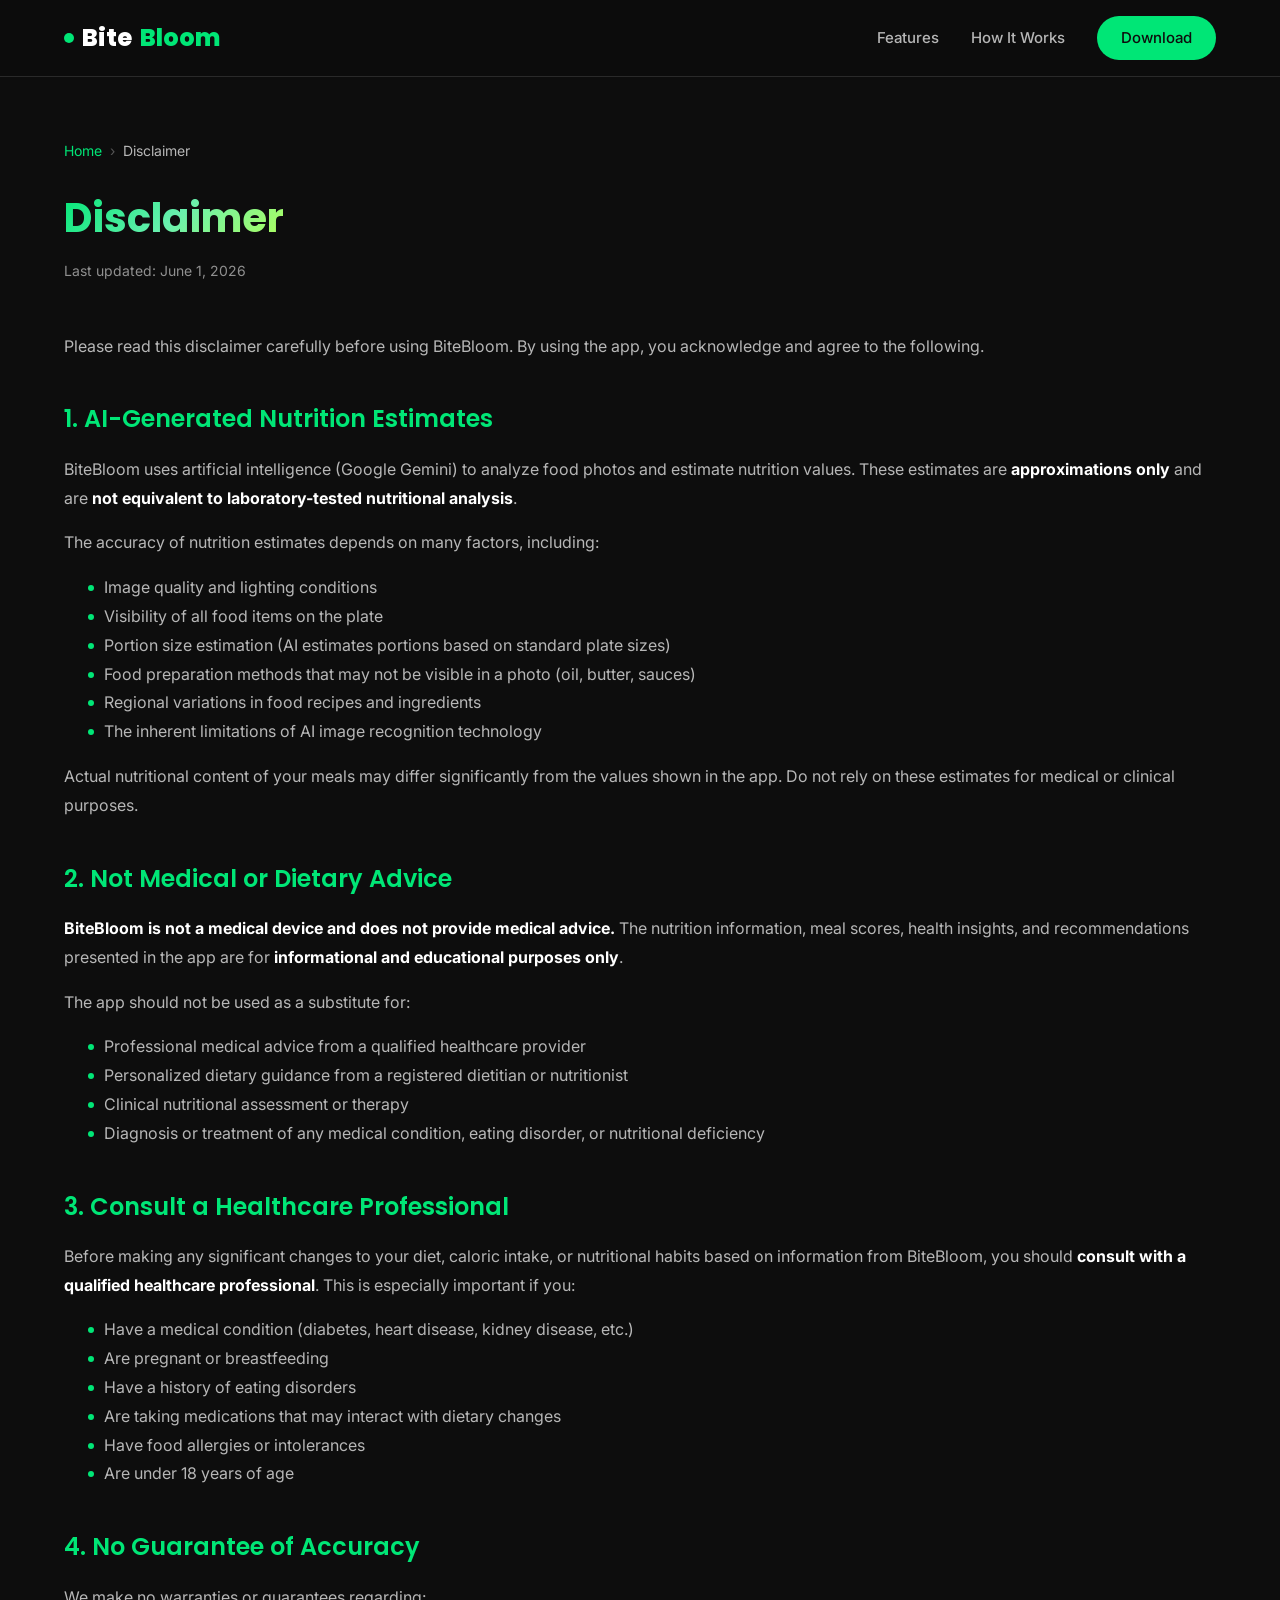
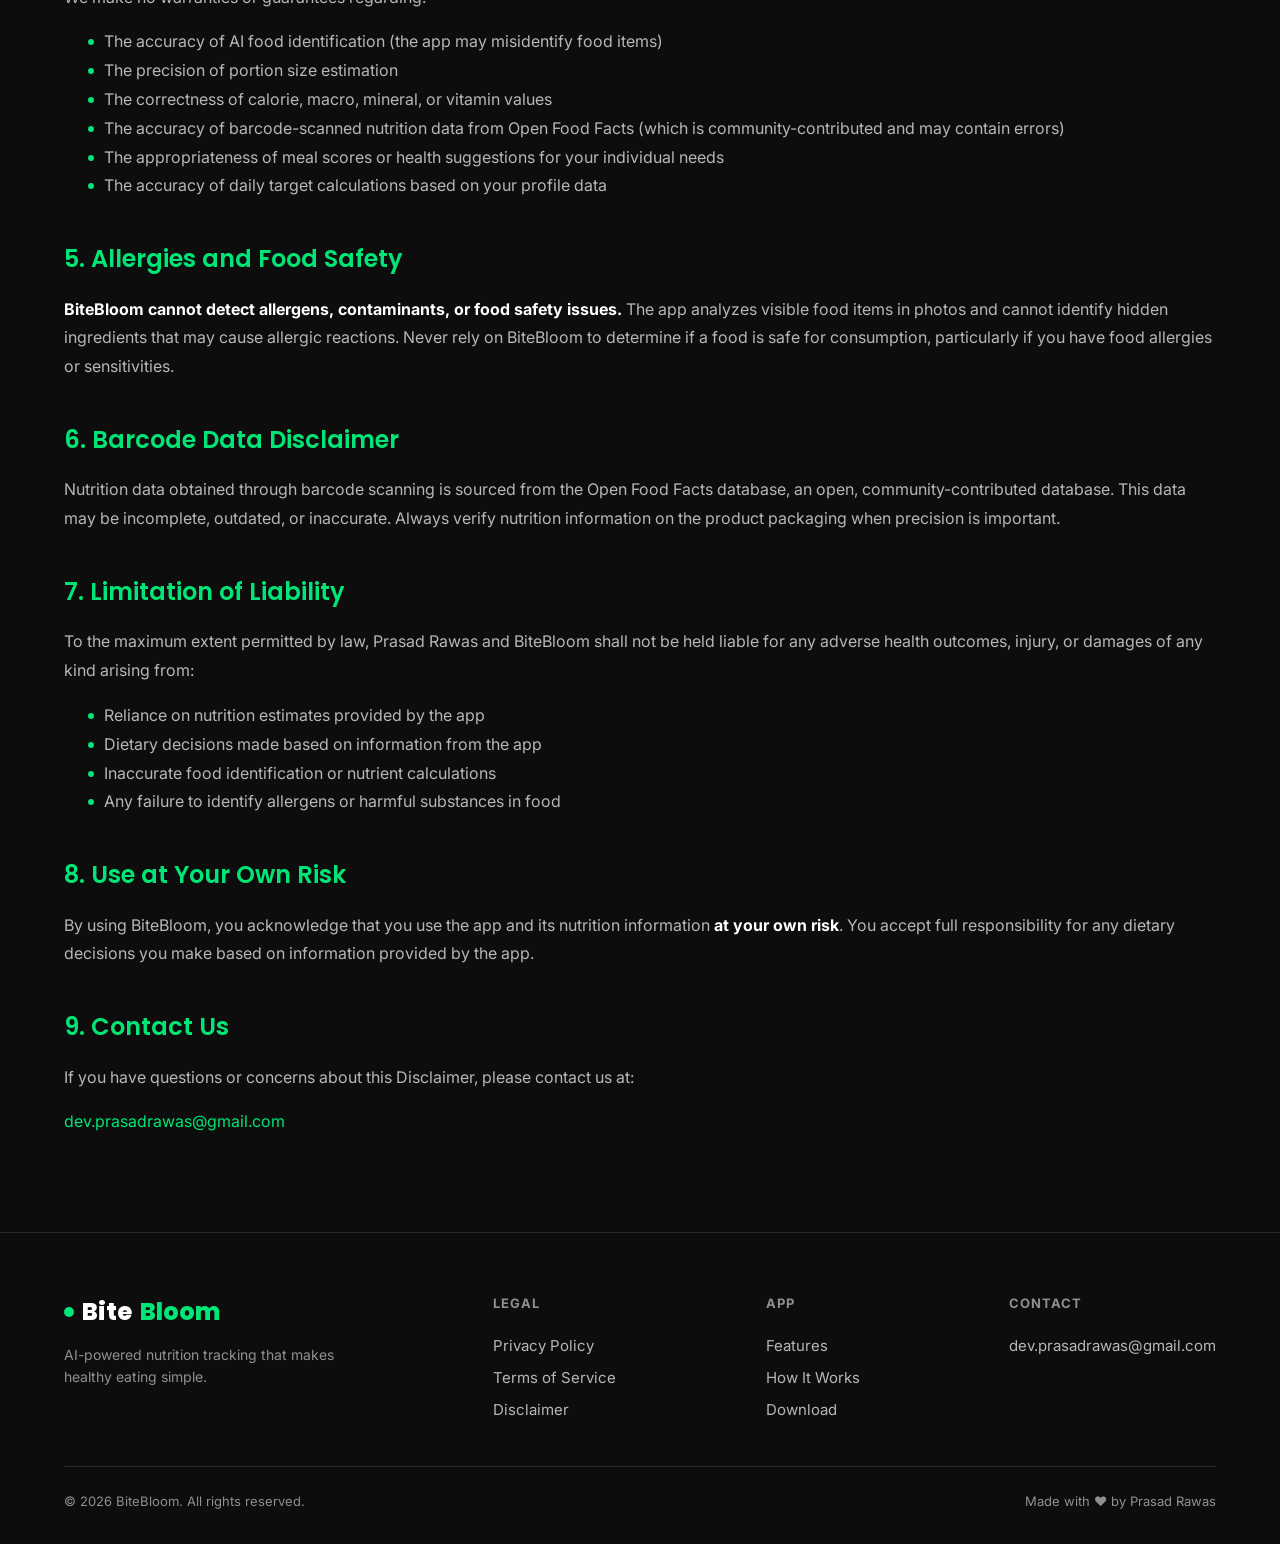
==== commit e483631b: "Update contact email to dev.prasadrawas@gmail.com across website" ====
--- a/docs/disclaimer.html
+++ b/docs/disclaimer.html
@@ -10,25 +10,26 @@
   <meta name="application-name" content="BiteBloom">
 
   <!-- Canonical URL -->
-  <link rel="canonical" href="https://prasadrawas.github.io/bitebloom/disclaimer.html">
+  <link rel="canonical" href="https://bitebloom.prasadrawas.online/disclaimer.html">
 
   <!-- Open Graph -->
   <meta property="og:title" content="Disclaimer — BiteBloom">
   <meta property="og:description" content="Important health and accuracy information about BiteBloom's AI nutrition analysis.">
   <meta property="og:type" content="website">
-  <meta property="og:url" content="https://prasadrawas.github.io/bitebloom/disclaimer.html">
-  <meta property="og:image" content="https://prasadrawas.github.io/bitebloom/og-image.png">
+  <meta property="og:url" content="https://bitebloom.prasadrawas.online/disclaimer.html">
+  <meta property="og:image" content="https://bitebloom.prasadrawas.online/assets/og-image.png">
   <meta property="og:site_name" content="BiteBloom">
 
   <!-- Twitter Card -->
   <meta name="twitter:card" content="summary_large_image">
   <meta name="twitter:title" content="Disclaimer — BiteBloom">
   <meta name="twitter:description" content="Important health and accuracy information about BiteBloom's AI nutrition analysis.">
+  <meta name="twitter:image" content="https://bitebloom.prasadrawas.online/assets/og-image.png">
 
   <title>Disclaimer — BiteBloom</title>
-  <link rel="icon" type="image/png" href="favicon.png">
-  <link rel="apple-touch-icon" href="apple-touch-icon.png">
-  <link rel="stylesheet" href="styles.css">
+  <link rel="icon" type="image/png" href="assets/favicon.png">
+  <link rel="apple-touch-icon" href="assets/apple-touch-icon.png">
+  <link rel="stylesheet" href="css/styles.css">
 
   <!-- Structured Data: WebPage -->
   <script type="application/ld+json">
@@ -37,11 +38,11 @@
     "@type": "WebPage",
     "name": "Disclaimer — BiteBloom",
     "description": "Health and accuracy disclaimer for BiteBloom — important information about the limitations of our AI nutrition analysis.",
-    "url": "https://prasadrawas.github.io/bitebloom/disclaimer.html",
+    "url": "https://bitebloom.prasadrawas.online/disclaimer.html",
     "isPartOf": {
       "@type": "WebSite",
       "name": "BiteBloom",
-      "url": "https://prasadrawas.github.io/bitebloom/"
+      "url": "https://bitebloom.prasadrawas.online/"
     },
     "breadcrumb": {
       "@type": "BreadcrumbList",
@@ -50,13 +51,13 @@
           "@type": "ListItem",
           "position": 1,
           "name": "Home",
-          "item": "https://prasadrawas.github.io/bitebloom/"
+          "item": "https://bitebloom.prasadrawas.online/"
         },
         {
           "@type": "ListItem",
           "position": 2,
           "name": "Disclaimer",
-          "item": "https://prasadrawas.github.io/bitebloom/disclaimer.html"
+          "item": "https://bitebloom.prasadrawas.online/disclaimer.html"
         }
       ]
     }
@@ -166,7 +167,7 @@
 
       <h2>9. Contact Us</h2>
       <p>If you have questions or concerns about this Disclaimer, please contact us at:</p>
-      <p><a href="mailto:contact@bitebloom.app" aria-label="Send email to BiteBloom support">contact@bitebloom.app</a></p>
+      <p><a href="mailto:dev.prasadrawas@gmail.com" aria-label="Send email to BiteBloom support">dev.prasadrawas@gmail.com</a></p>
     </div>
   </main>
 
@@ -194,7 +195,7 @@
         </nav>
         <div class="footer-links-group">
           <h4>Contact</h4>
-          <a href="mailto:contact@bitebloom.app" aria-label="Send email to BiteBloom support">contact@bitebloom.app</a>
+          <a href="mailto:dev.prasadrawas@gmail.com" aria-label="Send email to BiteBloom support">dev.prasadrawas@gmail.com</a>
         </div>
       </div>
       <div class="footer-bottom">
--- a/docs/css/styles.css
+++ b/docs/css/styles.css
@@ -0,0 +1,1238 @@
+/* ===== IMPORTS ===== */
+/* font-display: swap is applied via &display=swap in the Google Fonts URL below */
+@import url('https://fonts.googleapis.com/css2?family=Inter:wght@300;400;500;600;700&family=Poppins:wght@600;700;800&display=swap');
+
+/* ===== CSS VARIABLES ===== */
+:root {
+  --bg: #0D0D0D;
+  --card-surface: #1A1A2E;
+  --secondary: #16213E;
+  --accent: #00E676;
+  --accent-glow: rgba(0, 230, 118, 0.35);
+  --error: #FF5252;
+  --warning: #FFD740;
+  --protein: #42A5F5;
+  --carbs: #FFA726;
+  --fat: #EF5350;
+  --fiber: #66BB6A;
+  --text: #FFFFFF;
+  --text-70: rgba(255, 255, 255, 0.7);
+  --text-54: rgba(255, 255, 255, 0.54);
+  --text-30: rgba(255, 255, 255, 0.3);
+  --text-12: rgba(255, 255, 255, 0.12);
+  --glass-white: rgba(255, 255, 255, 0.08);
+  --glass-border: rgba(255, 255, 255, 0.12);
+  --radius: 16px;
+  --radius-lg: 24px;
+  --font-body: 'Inter', -apple-system, BlinkMacSystemFont, sans-serif;
+  --font-heading: 'Poppins', sans-serif;
+}
+
+/* ===== RESET ===== */
+*, *::before, *::after {
+  margin: 0;
+  padding: 0;
+  box-sizing: border-box;
+}
+
+html {
+  scroll-behavior: smooth;
+  font-size: 16px;
+}
+
+body {
+  font-family: var(--font-body);
+  background: var(--bg);
+  color: var(--text);
+  line-height: 1.6;
+  overflow-x: hidden;
+  -webkit-font-smoothing: antialiased;
+  -moz-osx-font-smoothing: grayscale;
+}
+
+a {
+  color: var(--accent);
+  text-decoration: none;
+  transition: opacity 0.2s;
+}
+
+a:hover {
+  opacity: 0.8;
+}
+
+img {
+  max-width: 100%;
+  display: block;
+}
+
+ul, ol {
+  list-style: none;
+}
+
+/* ===== UTILITY ===== */
+.container {
+  max-width: 1200px;
+  margin: 0 auto;
+  padding: 0 24px;
+}
+
+.gradient-text {
+  background: linear-gradient(135deg, var(--accent) 0%, #69F0AE 50%, #B2FF59 100%);
+  -webkit-background-clip: text;
+  -webkit-text-fill-color: transparent;
+  background-clip: text;
+}
+
+.text-accent {
+  color: var(--accent);
+}
+
+.section-title {
+  font-family: var(--font-heading);
+  font-size: 2.5rem;
+  font-weight: 700;
+  text-align: center;
+  margin-bottom: 16px;
+}
+
+.section-subtitle {
+  text-align: center;
+  color: var(--text-70);
+  font-size: 1.125rem;
+  max-width: 600px;
+  margin: 0 auto 60px;
+}
+
+.section-divider {
+  width: 80px;
+  height: 3px;
+  background: linear-gradient(90deg, var(--accent), transparent);
+  margin: 0 auto 60px;
+  border: none;
+}
+
+/* ===== ANIMATIONS ===== */
+@keyframes float {
+  0%, 100% { transform: translateY(0); }
+  50% { transform: translateY(-12px); }
+}
+
+@keyframes fadeInUp {
+  from {
+    opacity: 0;
+    transform: translateY(30px);
+  }
+  to {
+    opacity: 1;
+    transform: translateY(0);
+  }
+}
+
+@keyframes pulse-glow {
+  0%, 100% { box-shadow: 0 0 20px var(--accent-glow); }
+  50% { box-shadow: 0 0 40px var(--accent-glow); }
+}
+
+.fade-in {
+  opacity: 0;
+  transform: translateY(30px);
+  transition: opacity 0.6s ease-out, transform 0.6s ease-out;
+}
+
+.fade-in.visible {
+  opacity: 1;
+  transform: translateY(0);
+}
+
+/* ===== HEADER / NAVBAR ===== */
+.navbar {
+  position: fixed;
+  top: 0;
+  left: 0;
+  right: 0;
+  z-index: 1000;
+  padding: 16px 0;
+  background: rgba(13, 13, 13, 0.85);
+  backdrop-filter: blur(20px);
+  -webkit-backdrop-filter: blur(20px);
+  border-bottom: 1px solid var(--glass-border);
+  transition: padding 0.3s;
+}
+
+.nav-inner {
+  display: flex;
+  align-items: center;
+  justify-content: space-between;
+  max-width: 1200px;
+  margin: 0 auto;
+  padding: 0 24px;
+}
+
+.nav-logo {
+  font-family: var(--font-heading);
+  font-size: 1.5rem;
+  font-weight: 800;
+  color: var(--text);
+  display: flex;
+  align-items: center;
+  gap: 8px;
+}
+
+.nav-logo .logo-dot {
+  width: 10px;
+  height: 10px;
+  background: var(--accent);
+  border-radius: 50%;
+  display: inline-block;
+}
+
+.nav-links {
+  display: flex;
+  align-items: center;
+  gap: 32px;
+}
+
+.nav-links a {
+  color: var(--text-70);
+  font-size: 0.9375rem;
+  font-weight: 500;
+  transition: color 0.2s;
+}
+
+.nav-links a:hover {
+  color: var(--accent);
+  opacity: 1;
+}
+
+.nav-cta {
+  background: var(--accent);
+  color: var(--bg) !important;
+  padding: 10px 24px;
+  border-radius: 50px;
+  font-weight: 600;
+  font-size: 0.875rem;
+  transition: box-shadow 0.3s, transform 0.2s;
+}
+
+.nav-cta:hover {
+  box-shadow: 0 0 24px var(--accent-glow);
+  transform: translateY(-1px);
+  opacity: 1 !important;
+}
+
+/* Mobile menu toggle */
+.menu-toggle {
+  display: none;
+  background: none;
+  border: none;
+  cursor: pointer;
+  padding: 8px;
+}
+
+.menu-toggle span {
+  display: block;
+  width: 24px;
+  height: 2px;
+  background: var(--text);
+  margin: 6px 0;
+  transition: transform 0.3s, opacity 0.3s;
+  border-radius: 2px;
+}
+
+.menu-toggle.active span:nth-child(1) {
+  transform: rotate(45deg) translate(5px, 6px);
+}
+
+.menu-toggle.active span:nth-child(2) {
+  opacity: 0;
+}
+
+.menu-toggle.active span:nth-child(3) {
+  transform: rotate(-45deg) translate(5px, -6px);
+}
+
+/* ===== HERO SECTION ===== */
+.hero {
+  min-height: 100vh;
+  display: flex;
+  align-items: center;
+  padding: 120px 0 80px;
+  position: relative;
+  overflow: hidden;
+}
+
+.hero::before {
+  content: '';
+  position: absolute;
+  top: -200px;
+  right: -200px;
+  width: 600px;
+  height: 600px;
+  background: radial-gradient(circle, rgba(0, 230, 118, 0.08) 0%, transparent 70%);
+  border-radius: 50%;
+  pointer-events: none;
+}
+
+.hero::after {
+  content: '';
+  position: absolute;
+  bottom: -100px;
+  left: -200px;
+  width: 400px;
+  height: 400px;
+  background: radial-gradient(circle, rgba(22, 33, 62, 0.5) 0%, transparent 70%);
+  border-radius: 50%;
+  pointer-events: none;
+}
+
+.hero-inner {
+  display: flex;
+  align-items: center;
+  gap: 60px;
+  position: relative;
+  z-index: 1;
+}
+
+.hero-content {
+  flex: 1;
+}
+
+.hero-badge {
+  display: inline-flex;
+  align-items: center;
+  gap: 8px;
+  padding: 8px 16px;
+  background: var(--glass-white);
+  border: 1px solid var(--glass-border);
+  border-radius: 50px;
+  font-size: 0.8125rem;
+  color: var(--accent);
+  font-weight: 500;
+  margin-bottom: 24px;
+}
+
+.hero-badge::before {
+  content: '';
+  width: 8px;
+  height: 8px;
+  background: var(--accent);
+  border-radius: 50%;
+  animation: pulse-glow 2s infinite;
+}
+
+.hero h1 {
+  font-family: var(--font-heading);
+  font-size: 4rem;
+  font-weight: 800;
+  line-height: 1.1;
+  margin-bottom: 8px;
+}
+
+.hero-tagline {
+  font-size: 1.5rem;
+  color: var(--accent);
+  font-weight: 600;
+  margin-bottom: 20px;
+}
+
+.hero-description {
+  font-size: 1.125rem;
+  color: var(--text-70);
+  max-width: 500px;
+  margin-bottom: 36px;
+  line-height: 1.7;
+}
+
+.hero-buttons {
+  display: flex;
+  gap: 16px;
+  flex-wrap: wrap;
+}
+
+.btn-primary {
+  display: inline-flex;
+  align-items: center;
+  gap: 8px;
+  padding: 16px 32px;
+  background: var(--accent);
+  color: var(--bg);
+  border-radius: 50px;
+  font-weight: 700;
+  font-size: 1rem;
+  border: none;
+  cursor: pointer;
+  transition: box-shadow 0.3s, transform 0.2s;
+}
+
+.btn-primary:hover {
+  box-shadow: 0 0 30px var(--accent-glow);
+  transform: translateY(-2px);
+  opacity: 1;
+  color: var(--bg);
+}
+
+.btn-secondary {
+  display: inline-flex;
+  align-items: center;
+  gap: 8px;
+  padding: 16px 32px;
+  background: transparent;
+  color: var(--text);
+  border: 1px solid var(--glass-border);
+  border-radius: 50px;
+  font-weight: 600;
+  font-size: 1rem;
+  cursor: pointer;
+  transition: border-color 0.3s, background 0.3s;
+}
+
+.btn-secondary:hover {
+  border-color: var(--accent);
+  background: var(--glass-white);
+  opacity: 1;
+  color: var(--text);
+}
+
+/* Hero mockup */
+.hero-mockup {
+  flex: 1;
+  display: flex;
+  justify-content: center;
+  align-items: center;
+}
+
+.phone-frame {
+  width: 280px;
+  height: 560px;
+  background: linear-gradient(145deg, var(--card-surface), var(--secondary));
+  border-radius: 36px;
+  border: 2px solid var(--glass-border);
+  padding: 16px;
+  position: relative;
+  animation: float 6s ease-in-out infinite;
+  box-shadow: 0 40px 80px rgba(0, 0, 0, 0.5);
+}
+
+.phone-screen {
+  width: 100%;
+  height: 100%;
+  border-radius: 24px;
+  background: var(--bg);
+  overflow: hidden;
+  display: flex;
+  flex-direction: column;
+  align-items: center;
+  justify-content: center;
+  padding: 20px;
+  position: relative;
+}
+
+.phone-screen .mock-ring {
+  width: 140px;
+  height: 140px;
+  border-radius: 50%;
+  border: 6px solid var(--accent);
+  border-top-color: transparent;
+  display: flex;
+  align-items: center;
+  justify-content: center;
+  margin-bottom: 20px;
+  position: relative;
+}
+
+.phone-screen .mock-ring::after {
+  content: '1,850';
+  font-family: var(--font-heading);
+  font-size: 1.5rem;
+  font-weight: 700;
+  color: var(--text);
+}
+
+.mock-macros {
+  display: flex;
+  gap: 16px;
+  margin-bottom: 16px;
+}
+
+.mock-macro {
+  text-align: center;
+}
+
+.mock-macro-bar {
+  width: 36px;
+  height: 4px;
+  border-radius: 2px;
+  margin: 0 auto 4px;
+}
+
+.mock-macro span {
+  font-size: 0.625rem;
+  color: var(--text-54);
+}
+
+.mock-items {
+  width: 100%;
+  display: flex;
+  flex-direction: column;
+  gap: 8px;
+}
+
+.mock-item {
+  background: var(--glass-white);
+  border-radius: 8px;
+  padding: 8px 12px;
+  display: flex;
+  justify-content: space-between;
+  align-items: center;
+}
+
+.mock-item-name {
+  font-size: 0.6875rem;
+  color: var(--text-70);
+}
+
+.mock-item-cal {
+  font-size: 0.6875rem;
+  color: var(--accent);
+  font-weight: 600;
+}
+
+/* ===== FEATURES SECTION ===== */
+.features {
+  padding: 100px 0;
+}
+
+.features-grid {
+  display: grid;
+  grid-template-columns: repeat(3, 1fr);
+  gap: 24px;
+}
+
+.feature-card {
+  background: var(--glass-white);
+  backdrop-filter: blur(12px);
+  -webkit-backdrop-filter: blur(12px);
+  border: 1px solid var(--glass-border);
+  border-radius: var(--radius-lg);
+  padding: 36px 28px;
+  transition: transform 0.3s, box-shadow 0.3s, border-color 0.3s;
+  position: relative;
+  overflow: hidden;
+}
+
+.feature-card::before {
+  content: '';
+  position: absolute;
+  top: 0;
+  left: 0;
+  right: 0;
+  height: 2px;
+  background: linear-gradient(90deg, transparent, var(--accent), transparent);
+  opacity: 0;
+  transition: opacity 0.3s;
+}
+
+.feature-card:hover {
+  transform: translateY(-4px);
+  box-shadow: 0 20px 60px rgba(0, 0, 0, 0.3);
+  border-color: rgba(0, 230, 118, 0.2);
+}
+
+.feature-card:hover::before {
+  opacity: 1;
+}
+
+.feature-icon {
+  font-size: 2.5rem;
+  margin-bottom: 20px;
+  display: block;
+}
+
+.feature-card h3 {
+  font-family: var(--font-heading);
+  font-size: 1.25rem;
+  font-weight: 600;
+  margin-bottom: 12px;
+}
+
+.feature-card p {
+  color: var(--text-54);
+  font-size: 0.9375rem;
+  line-height: 1.6;
+}
+
+/* ===== HOW IT WORKS ===== */
+.how-it-works {
+  padding: 100px 0;
+  background: linear-gradient(180deg, transparent, rgba(26, 26, 46, 0.2), transparent);
+}
+
+.steps {
+  display: flex;
+  align-items: flex-start;
+  justify-content: center;
+  gap: 0;
+  position: relative;
+  max-width: 900px;
+  margin: 0 auto;
+}
+
+.step {
+  flex: 1;
+  text-align: center;
+  padding: 0 24px;
+  position: relative;
+}
+
+.step-number {
+  width: 72px;
+  height: 72px;
+  border-radius: 50%;
+  background: linear-gradient(135deg, var(--accent), #69F0AE);
+  display: flex;
+  align-items: center;
+  justify-content: center;
+  font-family: var(--font-heading);
+  font-size: 1.5rem;
+  font-weight: 700;
+  color: var(--bg);
+  margin: 0 auto 24px;
+  position: relative;
+  z-index: 2;
+}
+
+.step-connector {
+  position: absolute;
+  top: 36px;
+  left: calc(50% + 36px);
+  width: calc(100% - 72px);
+  height: 2px;
+  background: linear-gradient(90deg, var(--accent), var(--text-30));
+  z-index: 1;
+}
+
+.step:last-child .step-connector {
+  display: none;
+}
+
+.step h3 {
+  font-family: var(--font-heading);
+  font-size: 1.375rem;
+  font-weight: 600;
+  margin-bottom: 8px;
+}
+
+.step p {
+  color: var(--text-54);
+  font-size: 0.9375rem;
+  max-width: 240px;
+  margin: 0 auto;
+}
+
+/* ===== DASHBOARD PREVIEW ===== */
+.dashboard-preview {
+  padding: 100px 0;
+}
+
+.dashboard-inner {
+  display: flex;
+  align-items: center;
+  gap: 60px;
+}
+
+.dashboard-content {
+  flex: 1;
+}
+
+.dashboard-content h2 {
+  font-family: var(--font-heading);
+  font-size: 2.5rem;
+  font-weight: 700;
+  margin-bottom: 20px;
+  line-height: 1.2;
+}
+
+.dashboard-content > p {
+  color: var(--text-70);
+  font-size: 1.0625rem;
+  margin-bottom: 32px;
+  line-height: 1.7;
+}
+
+.dashboard-features {
+  display: flex;
+  flex-direction: column;
+  gap: 20px;
+}
+
+.dashboard-feature {
+  display: flex;
+  align-items: flex-start;
+  gap: 16px;
+}
+
+.dashboard-feature-icon {
+  width: 48px;
+  height: 48px;
+  border-radius: 12px;
+  background: var(--glass-white);
+  border: 1px solid var(--glass-border);
+  display: flex;
+  align-items: center;
+  justify-content: center;
+  font-size: 1.25rem;
+  flex-shrink: 0;
+}
+
+.dashboard-feature h4 {
+  font-size: 1rem;
+  font-weight: 600;
+  margin-bottom: 4px;
+}
+
+.dashboard-feature p {
+  color: var(--text-54);
+  font-size: 0.875rem;
+}
+
+.dashboard-mockup {
+  flex: 1;
+  display: flex;
+  justify-content: center;
+}
+
+.dashboard-card {
+  width: 100%;
+  max-width: 440px;
+  background: var(--card-surface);
+  border-radius: var(--radius-lg);
+  border: 1px solid var(--glass-border);
+  padding: 32px;
+  box-shadow: 0 40px 80px rgba(0, 0, 0, 0.4);
+}
+
+.dash-header {
+  display: flex;
+  justify-content: space-between;
+  align-items: center;
+  margin-bottom: 28px;
+}
+
+.dash-header h4 {
+  font-size: 1rem;
+  font-weight: 600;
+}
+
+.dash-header span {
+  color: var(--text-54);
+  font-size: 0.8125rem;
+}
+
+.dash-ring-area {
+  display: flex;
+  justify-content: center;
+  margin-bottom: 28px;
+}
+
+.dash-ring {
+  width: 160px;
+  height: 160px;
+  border-radius: 50%;
+  border: 8px solid var(--text-12);
+  position: relative;
+  display: flex;
+  align-items: center;
+  justify-content: center;
+  flex-direction: column;
+}
+
+.dash-ring::before {
+  content: '';
+  position: absolute;
+  inset: -8px;
+  border-radius: 50%;
+  border: 8px solid transparent;
+  border-top-color: var(--accent);
+  border-right-color: var(--accent);
+  border-bottom-color: var(--accent);
+  transform: rotate(-30deg);
+}
+
+.dash-ring .cal-num {
+  font-family: var(--font-heading);
+  font-size: 2rem;
+  font-weight: 700;
+}
+
+.dash-ring .cal-label {
+  font-size: 0.75rem;
+  color: var(--text-54);
+}
+
+.dash-macros {
+  display: flex;
+  justify-content: space-between;
+  margin-bottom: 28px;
+}
+
+.dash-macro {
+  text-align: center;
+  flex: 1;
+}
+
+.dash-macro-label {
+  font-size: 0.6875rem;
+  color: var(--text-54);
+  text-transform: uppercase;
+  letter-spacing: 0.5px;
+  margin-bottom: 8px;
+  display: block;
+}
+
+.dash-macro-bar {
+  height: 4px;
+  border-radius: 2px;
+  background: var(--text-12);
+  margin: 0 8px 8px;
+  position: relative;
+  overflow: hidden;
+}
+
+.dash-macro-bar::after {
+  content: '';
+  position: absolute;
+  left: 0;
+  top: 0;
+  height: 100%;
+  border-radius: 2px;
+}
+
+.dash-macro.protein .dash-macro-bar::after {
+  width: 65%;
+  background: var(--protein);
+}
+
+.dash-macro.carbs .dash-macro-bar::after {
+  width: 50%;
+  background: var(--carbs);
+}
+
+.dash-macro.fat .dash-macro-bar::after {
+  width: 40%;
+  background: var(--fat);
+}
+
+.dash-macro-value {
+  font-size: 0.8125rem;
+  font-weight: 600;
+}
+
+.dash-meals h5 {
+  font-size: 0.75rem;
+  color: var(--text-54);
+  text-transform: uppercase;
+  letter-spacing: 0.5px;
+  margin-bottom: 12px;
+}
+
+.dash-meal-item {
+  display: flex;
+  align-items: center;
+  justify-content: space-between;
+  padding: 10px 0;
+  border-bottom: 1px solid var(--text-12);
+}
+
+.dash-meal-item:last-child {
+  border-bottom: none;
+}
+
+.dash-meal-info {
+  display: flex;
+  align-items: center;
+  gap: 10px;
+}
+
+.dash-meal-dot {
+  width: 8px;
+  height: 8px;
+  border-radius: 50%;
+}
+
+.dash-meal-name {
+  font-size: 0.8125rem;
+}
+
+.dash-meal-cal {
+  font-size: 0.8125rem;
+  color: var(--accent);
+  font-weight: 600;
+}
+
+/* ===== CTA SECTION ===== */
+.cta {
+  padding: 100px 0;
+  text-align: center;
+  position: relative;
+}
+
+.cta::before {
+  content: '';
+  position: absolute;
+  inset: 0;
+  background: radial-gradient(ellipse at center, rgba(0, 230, 118, 0.06) 0%, transparent 70%);
+  pointer-events: none;
+}
+
+.cta-inner {
+  position: relative;
+  z-index: 1;
+}
+
+.cta h2 {
+  font-family: var(--font-heading);
+  font-size: 3rem;
+  font-weight: 800;
+  margin-bottom: 16px;
+}
+
+.cta > .cta-inner > p {
+  color: var(--text-70);
+  font-size: 1.125rem;
+  max-width: 500px;
+  margin: 0 auto 40px;
+}
+
+.cta-buttons {
+  display: flex;
+  justify-content: center;
+  gap: 16px;
+  flex-wrap: wrap;
+}
+
+.store-badge {
+  display: inline-flex;
+  align-items: center;
+  gap: 12px;
+  padding: 14px 28px;
+  background: var(--card-surface);
+  border: 1px solid var(--glass-border);
+  border-radius: var(--radius);
+  transition: border-color 0.3s, transform 0.2s;
+}
+
+.store-badge:hover {
+  border-color: var(--accent);
+  transform: translateY(-2px);
+  opacity: 1;
+}
+
+.store-badge-icon {
+  font-size: 1.75rem;
+}
+
+.store-badge-text {
+  text-align: left;
+}
+
+.store-badge-text small {
+  font-size: 0.625rem;
+  color: var(--text-54);
+  text-transform: uppercase;
+  letter-spacing: 0.5px;
+  display: block;
+}
+
+.store-badge-text span {
+  font-size: 1rem;
+  font-weight: 600;
+  color: var(--text);
+}
+
+/* ===== FOOTER ===== */
+.footer {
+  padding: 60px 0 32px;
+  border-top: 1px solid var(--text-12);
+}
+
+.footer-inner {
+  display: flex;
+  justify-content: space-between;
+  align-items: flex-start;
+  margin-bottom: 40px;
+  flex-wrap: wrap;
+  gap: 32px;
+}
+
+.footer-brand {
+  max-width: 280px;
+}
+
+.footer-brand .nav-logo {
+  margin-bottom: 12px;
+}
+
+.footer-brand p {
+  color: var(--text-54);
+  font-size: 0.875rem;
+  line-height: 1.6;
+}
+
+.footer-links-group h4 {
+  font-size: 0.8125rem;
+  text-transform: uppercase;
+  letter-spacing: 1px;
+  color: var(--text-54);
+  margin-bottom: 16px;
+}
+
+.footer-links-group a {
+  display: block;
+  color: var(--text-70);
+  font-size: 0.9375rem;
+  padding: 4px 0;
+  transition: color 0.2s;
+}
+
+.footer-links-group a:hover {
+  color: var(--accent);
+  opacity: 1;
+}
+
+.footer-bottom {
+  display: flex;
+  justify-content: space-between;
+  align-items: center;
+  padding-top: 24px;
+  border-top: 1px solid var(--text-12);
+  flex-wrap: wrap;
+  gap: 12px;
+}
+
+.footer-bottom p {
+  color: var(--text-54);
+  font-size: 0.8125rem;
+}
+
+.footer-bottom .made-with {
+  color: var(--text-54);
+  font-size: 0.8125rem;
+}
+
+/* ===== LEGAL PAGES ===== */
+.legal-page {
+  padding: 140px 0 80px;
+  min-height: 100vh;
+}
+
+.legal-page h1 {
+  font-family: var(--font-heading);
+  font-size: 2.5rem;
+  font-weight: 700;
+  margin-bottom: 8px;
+}
+
+.legal-page .legal-updated {
+  color: var(--text-54);
+  font-size: 0.875rem;
+  margin-bottom: 48px;
+}
+
+.legal-page h2 {
+  font-family: var(--font-heading);
+  font-size: 1.5rem;
+  font-weight: 600;
+  margin-top: 40px;
+  margin-bottom: 16px;
+  color: var(--accent);
+}
+
+.legal-page p {
+  color: var(--text-70);
+  font-size: 1rem;
+  line-height: 1.8;
+  margin-bottom: 16px;
+}
+
+.legal-page ul {
+  margin-bottom: 16px;
+  padding-left: 24px;
+}
+
+.legal-page ul li {
+  color: var(--text-70);
+  font-size: 1rem;
+  line-height: 1.8;
+  position: relative;
+  padding-left: 16px;
+}
+
+.legal-page ul li::before {
+  content: '';
+  position: absolute;
+  left: 0;
+  top: 12px;
+  width: 6px;
+  height: 6px;
+  border-radius: 50%;
+  background: var(--accent);
+}
+
+.legal-page a {
+  color: var(--accent);
+}
+
+.legal-page strong {
+  color: var(--text);
+}
+
+/* ===== BREADCRUMB ===== */
+.breadcrumb {
+  margin-bottom: 24px;
+}
+
+.breadcrumb ol {
+  display: flex;
+  align-items: center;
+  gap: 8px;
+  flex-wrap: wrap;
+  list-style: none;
+  padding: 0;
+  margin: 0;
+}
+
+.breadcrumb li {
+  display: flex;
+  align-items: center;
+  font-size: 0.875rem;
+  color: var(--text-54);
+}
+
+.breadcrumb li + li::before {
+  content: '›';
+  margin-right: 8px;
+  color: var(--text-30);
+}
+
+.breadcrumb a {
+  color: var(--accent);
+  text-decoration: none;
+}
+
+.breadcrumb a:hover {
+  opacity: 0.8;
+}
+
+.breadcrumb li[aria-current="page"] {
+  color: var(--text-70);
+}
+
+/* ===== RESPONSIVE ===== */
+@media (max-width: 1200px) {
+  .hero h1 {
+    font-size: 3.25rem;
+  }
+}
+
+@media (max-width: 768px) {
+  .nav-links {
+    position: fixed;
+    top: 0;
+    right: -100%;
+    width: 280px;
+    height: 100vh;
+    background: var(--card-surface);
+    flex-direction: column;
+    padding: 80px 32px 32px;
+    gap: 24px;
+    transition: right 0.3s ease;
+    border-left: 1px solid var(--glass-border);
+  }
+
+  .nav-links.open {
+    right: 0;
+  }
+
+  .menu-toggle {
+    display: block;
+    z-index: 1001;
+  }
+
+  .hero-inner {
+    flex-direction: column;
+    text-align: center;
+  }
+
+  .hero h1 {
+    font-size: 2.5rem;
+  }
+
+  .hero-tagline {
+    font-size: 1.25rem;
+  }
+
+  .hero-description {
+    margin: 0 auto 32px;
+  }
+
+  .hero-buttons {
+    justify-content: center;
+  }
+
+  .hero-mockup {
+    order: -1;
+  }
+
+  .phone-frame {
+    width: 220px;
+    height: 440px;
+  }
+
+  .features-grid {
+    grid-template-columns: 1fr;
+  }
+
+  .steps {
+    flex-direction: column;
+    gap: 40px;
+  }
+
+  .step-connector {
+    display: none;
+  }
+
+  .dashboard-inner {
+    flex-direction: column;
+  }
+
+  .dashboard-content h2 {
+    font-size: 2rem;
+  }
+
+  .section-title {
+    font-size: 2rem;
+  }
+
+  .cta h2 {
+    font-size: 2rem;
+  }
+
+  .footer-inner {
+    flex-direction: column;
+  }
+
+  .footer-bottom {
+    flex-direction: column;
+    text-align: center;
+  }
+
+  .legal-page h1 {
+    font-size: 2rem;
+  }
+}
+
+@media (min-width: 769px) and (max-width: 1200px) {
+  .features-grid {
+    grid-template-columns: repeat(2, 1fr);
+  }
+}
